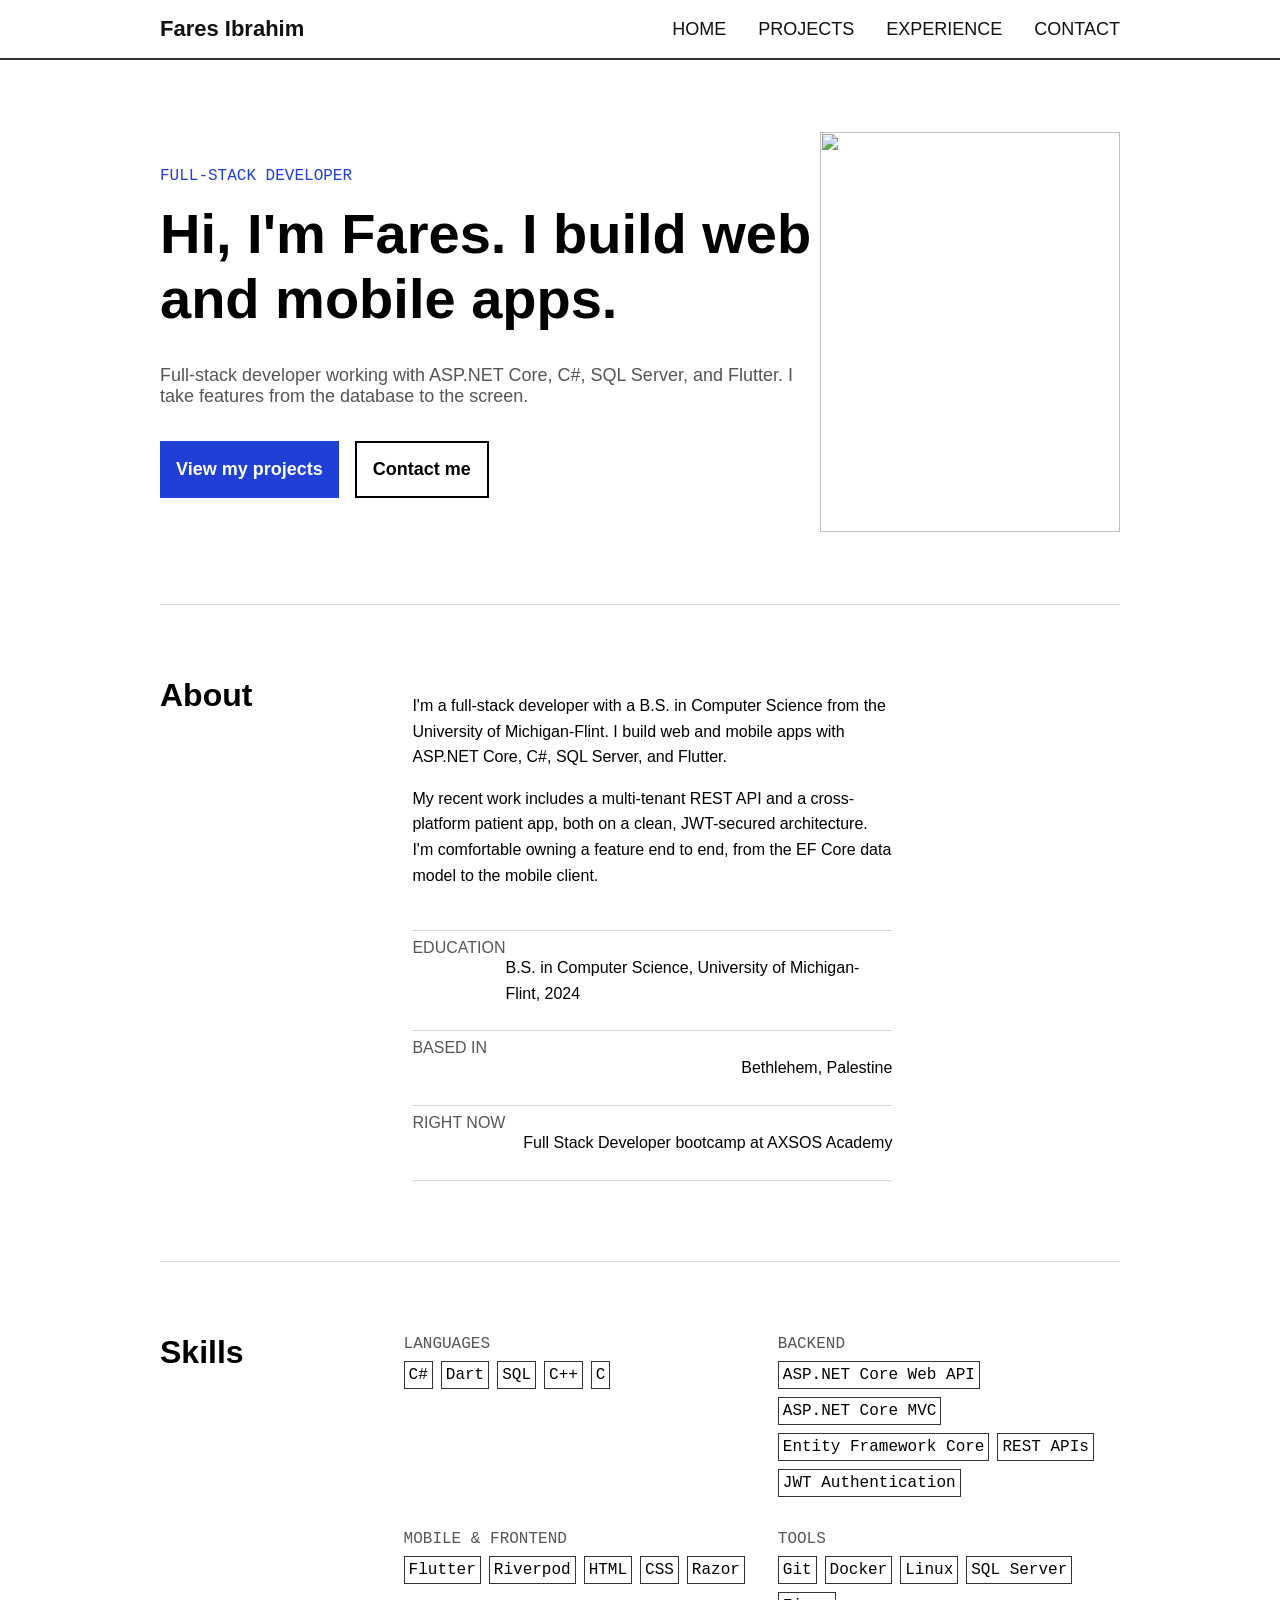
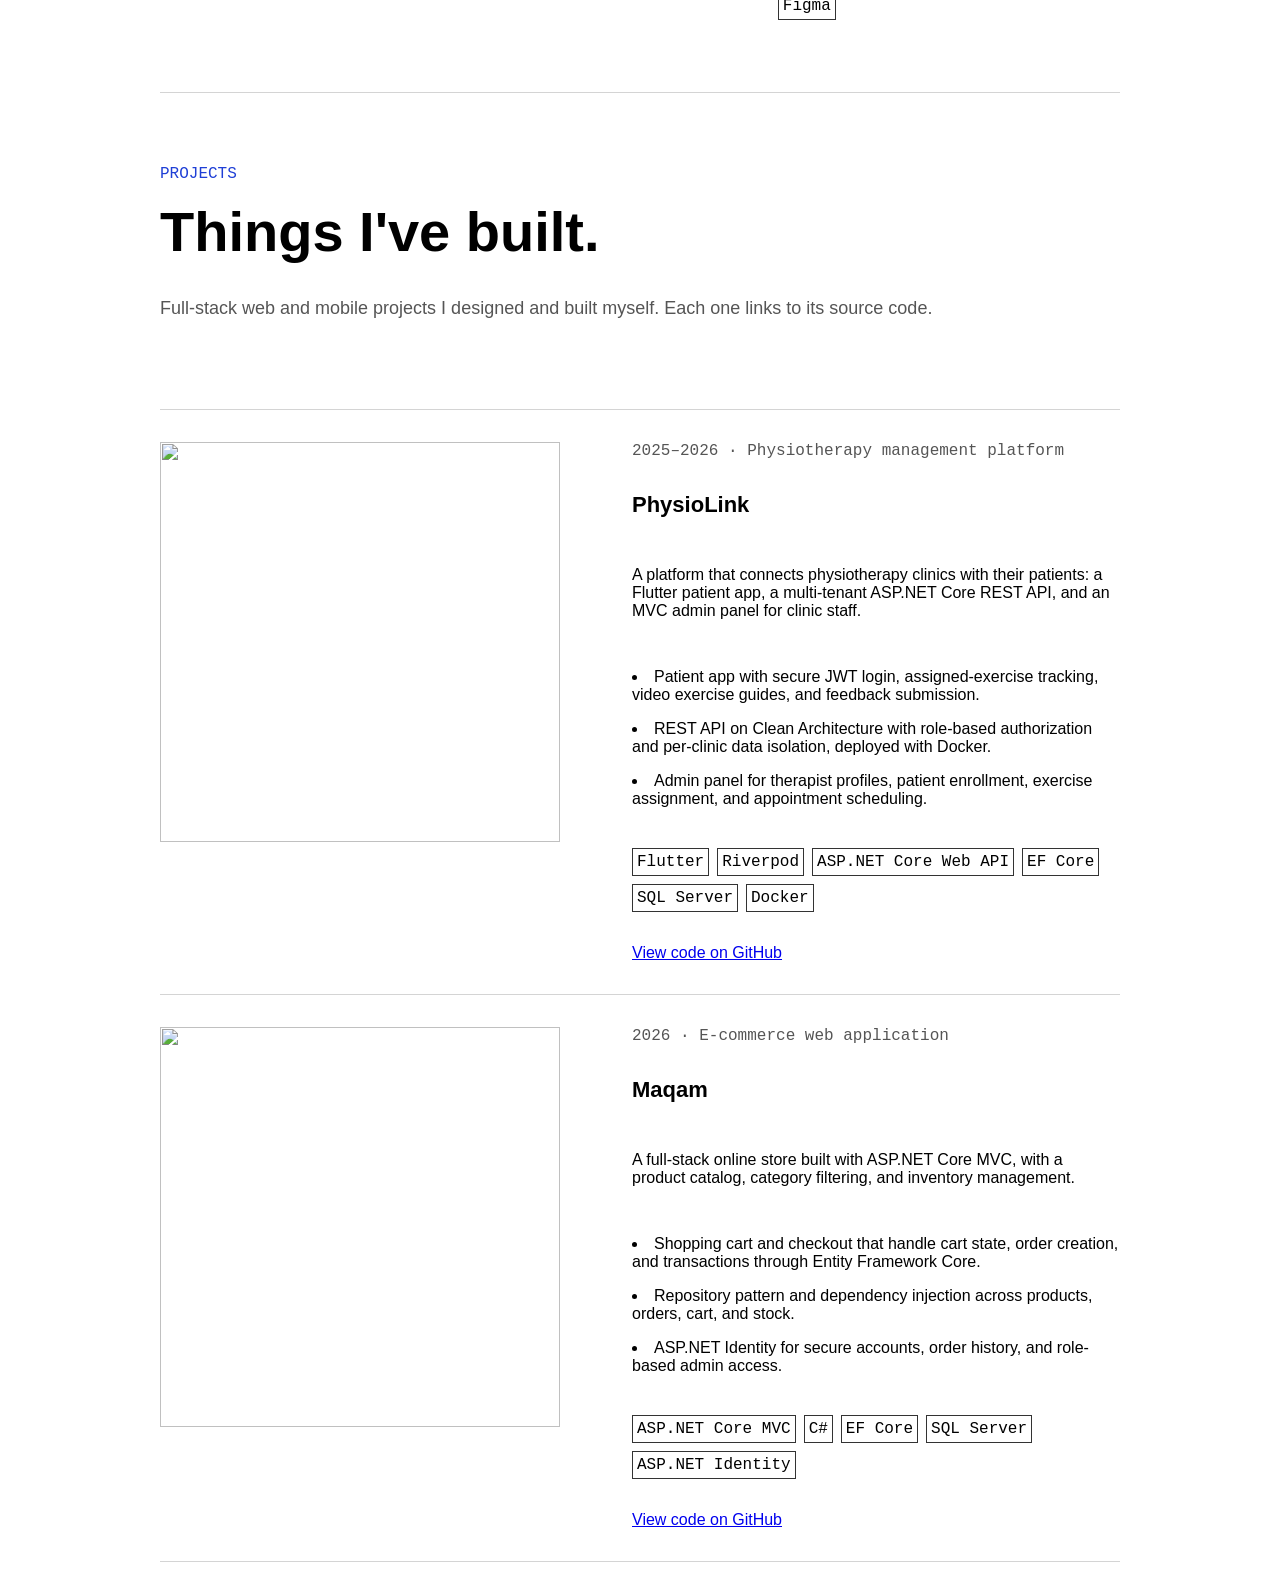
==== index.html @ 41c6be55 "changed html file name" ====
<!doctype html>
<html lang="en">
  <head>
    <meta charset="UTF-8" />
    <meta name="viewport" content="width=device-width, initial-scale=1.0" />
    <title>My Website</title>
    <link rel="stylesheet" href="css/tokens.css" />
    <link rel="stylesheet" href="css/base.css" />
    <link rel="stylesheet" href="css/components.css" />
  </head>

  <!-- Navigation Bar -->
  <header>
    <div class="nav-bar">
      <a
        href="#"
        style="
          font-size: var(--text-xl);
          color: var(--ink);
          text-decoration: none;
        "
        ><strong>Fares Ibrahim</strong></a
      >
      <nav>
        <ul class="nav-items">
          <li><a href="#">HOME</a></li>
          <li><a href="#">PROJECTS</a></li>
          <li><a href="#">EXPERIENCE</a></li>
          <li><a href="#">CONTACT</a></li>
        </ul>
      </nav>
    </div>
    <hr class="nav-divider" />
  </header>

  <!-- Home Page -->
  <body>
    <div class="home">
      <div class="home-text">
        <label style="color: var(--accent); font-family: var(--font-mono)"
          >FULL-STACK DEVELOPER</label
        >
        <h1 style="font-size: var(--text-4xl); font-weight: 700">
          Hi, I'm Fares. I build web and mobile apps.
        </h1>
        <p style="color: var(--muted); font-size: var(--text-base)">
          Full-stack developer working with ASP.NET Core, C#, SQL Server, and
          Flutter. I take features from the database to the screen.
        </p>
        <div class="home-nav">
          <button id="view-my-projects-btn">
            <strong>View my projects</strong>
          </button>
          <button id="contact-me-btn"><strong>Contact me</strong></button>
        </div>
      </div>
      <img
        src="C:\Users\Lenovo\OneDrive\Desktop\Axsos\personal-portfolio\assets\profile-photo.png"
      />
    </div>
    <hr />
    <!-- About  -->
    <div class="about">
      <h1>About</h1>
      <div class="about-text">
        <p>
          I'm a full-stack developer with a B.S. in Computer Science from the
          University of Michigan-Flint. I build web and mobile apps with ASP.NET
          Core, C#, SQL Server, and Flutter.
        </p>
        <p>
          My recent work includes a multi-tenant REST API and a cross-platform
          patient app, both on a clean, JWT-secured architecture. I'm
          comfortable owning a feature end to end, from the EF Core data model
          to the mobile client.
        </p>
        <br />
        <hr />
        <div class="about-text-education">
          <label style="color: var(--muted)">EDUCATION</label>
          <p>B.S. in Computer Science, University of Michigan-Flint, 2024</p>
        </div>
        <hr />
        <div class="about-text-based-in">
          <label style="color: var(--muted)">BASED IN</label>
          <p>Bethlehem, Palestine</p>
        </div>
        <hr />
        <div class="about-text-right-now">
          <label style="color: var(--muted)">RIGHT NOW</label>
          <p>Full Stack Developer bootcamp at AXSOS Academy</p>
        </div>
        <hr />
      </div>
    </div>
    <hr />

    <!-- Skills -->
    <div class="skills">
      <h1>Skills</h1>
      <div class="skills-grid">
        <div>
          <label>LANGUAGES</label>

          <ul class="skill-items">
            <li>C#</li>
            <li>Dart</li>
            <li>SQL</li>
            <li>C++</li>
            <li>C</li>
          </ul>
        </div>
        <div>
          <label>BACKEND</label>
          <ul class="skill-items">
            <li>ASP.NET Core Web API</li>
            <li>ASP.NET Core MVC</li>
            <li>Entity Framework Core</li>
            <li>REST APIs</li>
            <li>JWT Authentication</li>
          </ul>
        </div>
        <div>
          <label>MOBILE & FRONTEND</label>
          <ul class="skill-items">
            <li>Flutter</li>
            <li>Riverpod</li>
            <li>HTML</li>
            <li>CSS</li>
            <li>Razor</li>
          </ul>
        </div>
        <div>
          <label>TOOLS</label>
          <ul class="skill-items">
            <li>Git</li>
            <li>Docker</li>
            <li>Linux</li>
            <li>SQL Server</li>
            <li>Figma</li>
          </ul>
        </div>
      </div>
    </div>
    <hr />

    <!-- Projects -->
    <div class="projects-title">
      <div class="project-title-text">
        <label style="color: var(--accent); font-family: var(--font-mono)"
          >PROJECTS</label
        >
        <h1 style="font-size: var(--text-4xl); font-weight: 700">
          Things I've built.
        </h1>
        <p style="color: var(--muted); font-size: var(--text-base)">
          Full-stack web and mobile projects I designed and built myself. Each
          one links to its source code.
        </p>
      </div>
    </div>
    <hr />
    <div class="project">
      <img
        src="C:\Users\Lenovo\OneDrive\Desktop\Axsos\personal-portfolio\assets\physiolink-logo.png"
      />
      <div class="project-description">
        <label style="font-family: var(--font-mono); color: var(--muted)"
          >2025–2026 · Physiotherapy management platform</label
        >
        <h3 style="margin: 0"><strong>PhysioLink</strong></h3>
        <p>
          A platform that connects physiotherapy clinics with their patients: a
          Flutter patient app, a multi-tenant ASP.NET Core REST API, and an MVC
          admin panel for clinic staff.
        </p>
        <ul class="project-points">
          <li>
            Patient app with secure JWT login, assigned-exercise tracking, video
            exercise guides, and feedback submission.
          </li>
          <li>
            REST API on Clean Architecture with role-based authorization and
            per-clinic data isolation, deployed with Docker.
          </li>
          <li>
            Admin panel for therapist profiles, patient enrollment, exercise
            assignment, and appointment scheduling.
          </li>
        </ul>
        <ul class="project-items">
          <li>Flutter</li>
          <li>Riverpod</li>
          <li>ASP.NET Core Web API</li>
          <li>EF Core</li>
          <li>SQL Server</li>
          <li>Docker</li>
        </ul>
        <a href="#">View code on GitHub</a>
      </div>
    </div>
    <hr />
    <div class="project">
      <img
        src="C:\Users\Lenovo\OneDrive\Desktop\Axsos\personal-portfolio\assets\maqam-logo.svg"
      />
      <div class="project-description">
        <label style="font-family: var(--font-mono); color: var(--muted)"
          >2026 · E-commerce web application</label
        >
        <h3 style="margin: 0"><strong>Maqam</strong></h3>
        <p>
          A full-stack online store built with ASP.NET Core MVC, with a product
          catalog, category filtering, and inventory management.
        </p>
        <ul class="project-points">
          <li>
            Shopping cart and checkout that handle cart state, order creation,
            and transactions through Entity Framework Core.
          </li>
          <li>
            Repository pattern and dependency injection across products, orders,
            cart, and stock.
          </li>
          <li>
            ASP.NET Identity for secure accounts, order history, and role-based
            admin access.
          </li>
        </ul>
        <ul class="project-items">
          <li>ASP.NET Core MVC</li>
          <li>C#</li>
          <li>EF Core</li>
          <li>SQL Server</li>
          <li>ASP.NET Identity</li>
        </ul>
        <a href="#">View code on GitHub</a>
      </div>
    </div>
    <hr />
  </body>
</html>
---- css/tokens.css ----
:root {
  /* colors */
  --ink: #111111;
  --muted: #555555;
  --line: #d4d4d4;
  --surface: #f2f2f2;
  --white: #ffffff;
  --accent: #1f3fd6;

  /* fonts */
  --font-body: "Archivo", "Helvetica Neue", sans-serif;
  --font-mono: "IBM Plex Mono", monospace;

  /* fonts sizes */
  --text-sm: 14px; /* labels, tags, nav links */
  --text-md: 16px; /* footer text */
  --text-base: 18px; /* body text */
  --text-lg: 20px; /* intro paragraphs, logo */
  --text-xl: 22px; /* h3, card titles */
  --text-2xl: 32px; /* h2, section titles */
  --text-3xl: 40px; /* large headings on small pages */
  --text-4xl: 56px; /* h1 */

  /* spacing */
  --space-0: 4px;
  --space-1: 8px;
  --space-2: 16px;
  --space-3: 24px;
  --space-4: 32px;
  --space-5: 64px;
  --space-6: 72px;

  /* layout */
  --container: 1040px;
}
---- css/base.css ----
body {
  margin-right: 160px;
  margin-left: 160px;
  font-family: var(--font-body);
}

.nav-divider {
  border: none;
  height: 2px;
  color: #333;
  background-color: #333;
  margin-left: -160px;
  margin-right: -160px;
}

h1 {
  margin: 0;
}

.nav-bar {
  display: flex;
  justify-content: space-between;
  padding-top: var(--space-1);
  padding-bottom: var(--space-1);
  align-items: center;
}

.nav-items {
  display: flex;
  justify-content: space-evenly;
  gap: var(--space-4);
  font-size: var(--text-base);
  list-style: none;
  padding: 0;
  margin: 0;
}

.nav-items a {
  text-decoration: none;
  color: var(--ink);
}

/* Home Page */
.home,
.projects-title {
  margin-top: var(--space-6);
  display: flex;
  justify-content: space-between;
  align-items: center;
  margin-bottom: var(--space-6);
}

.home-text,
.project-title-text {
  display: flex;
  flex-direction: column;
  gap: var(--space-2);
}

.home-nav {
  display: flex;
  justify-content: flex-start;
  gap: var(--space-2);
}

#view-my-projects-btn {
  padding: var(--space-2);
  color: var(--white);
  background-color: var(--accent);
  border: none;
  font-size: var(--text-base);
}

#contact-me-btn {
  border: 2px solid black;
  padding: var(--space-2);
  background-color: white;
  font-size: var(--text-base);
}

.home img {
  height: 400px;
  width: 300px;
}

/* About */
.about {
  margin-top: var(--space-6);
  margin-bottom: var(--space-6);
  display: flex;
  justify-content: flex-start;
  gap: 160px;
}

.about p {
  line-height: 1.6;
}

.about-text {
  width: 50%;
}

.about-text-education,
.about-text-based-in,
.about-text-right-now {
  display: flex;
  justify-content: space-between;
}

hr {
  border: none;
  height: 1px;
  color: var(--line);
  background-color: var(--line);
}

/* Skills */
.skills {
  margin-top: var(--space-6);
  display: flex;
  justify-content: flex-start;
  gap: 160px;
  margin-bottom: var(--space-6);
}

.skills-grid {
  display: grid;
  grid-template-columns: 1fr 1fr;
  gap: var(--space-4);
  width: 100%;
}

.skills-grid label {
  font-family: var(--font-mono);
  color: var(--muted);
}

/* Tag lists (skills + project tech) */
.skill-items,
.project-items {
  display: flex;
  justify-content: flex-start;
  flex-wrap: wrap;
  gap: var(--space-1);
  list-style: none;
  padding: 0;
  margin: 0;
  padding-top: var(--space-1);
  max-width: 100%;
}

.skill-items li,
.project-items li {
  border: 1.5px solid #333;
  padding: 4px;
  font-family: var(--font-mono);
  white-space: nowrap;
}

/* Projects */
.project {
  margin-top: var(--space-4);
  display: flex;
  justify-content: flex-start;
  gap: var(--space-6);
  margin-bottom: var(--space-4);
}

.project img {
  width: 400px;
  height: 400px;
}

.project-description {
  display: flex;
  flex-direction: column;
  gap: var(--space-4);
}

.project-description h3 {
  font-size: var(--text-xl);
}

/* Bullet list inside a project description */
.project-points {
  list-style: disc inside;
  padding: 0;
  margin: 0;
  display: flex;
  flex-direction: column;
  gap: var(--space-2);
}
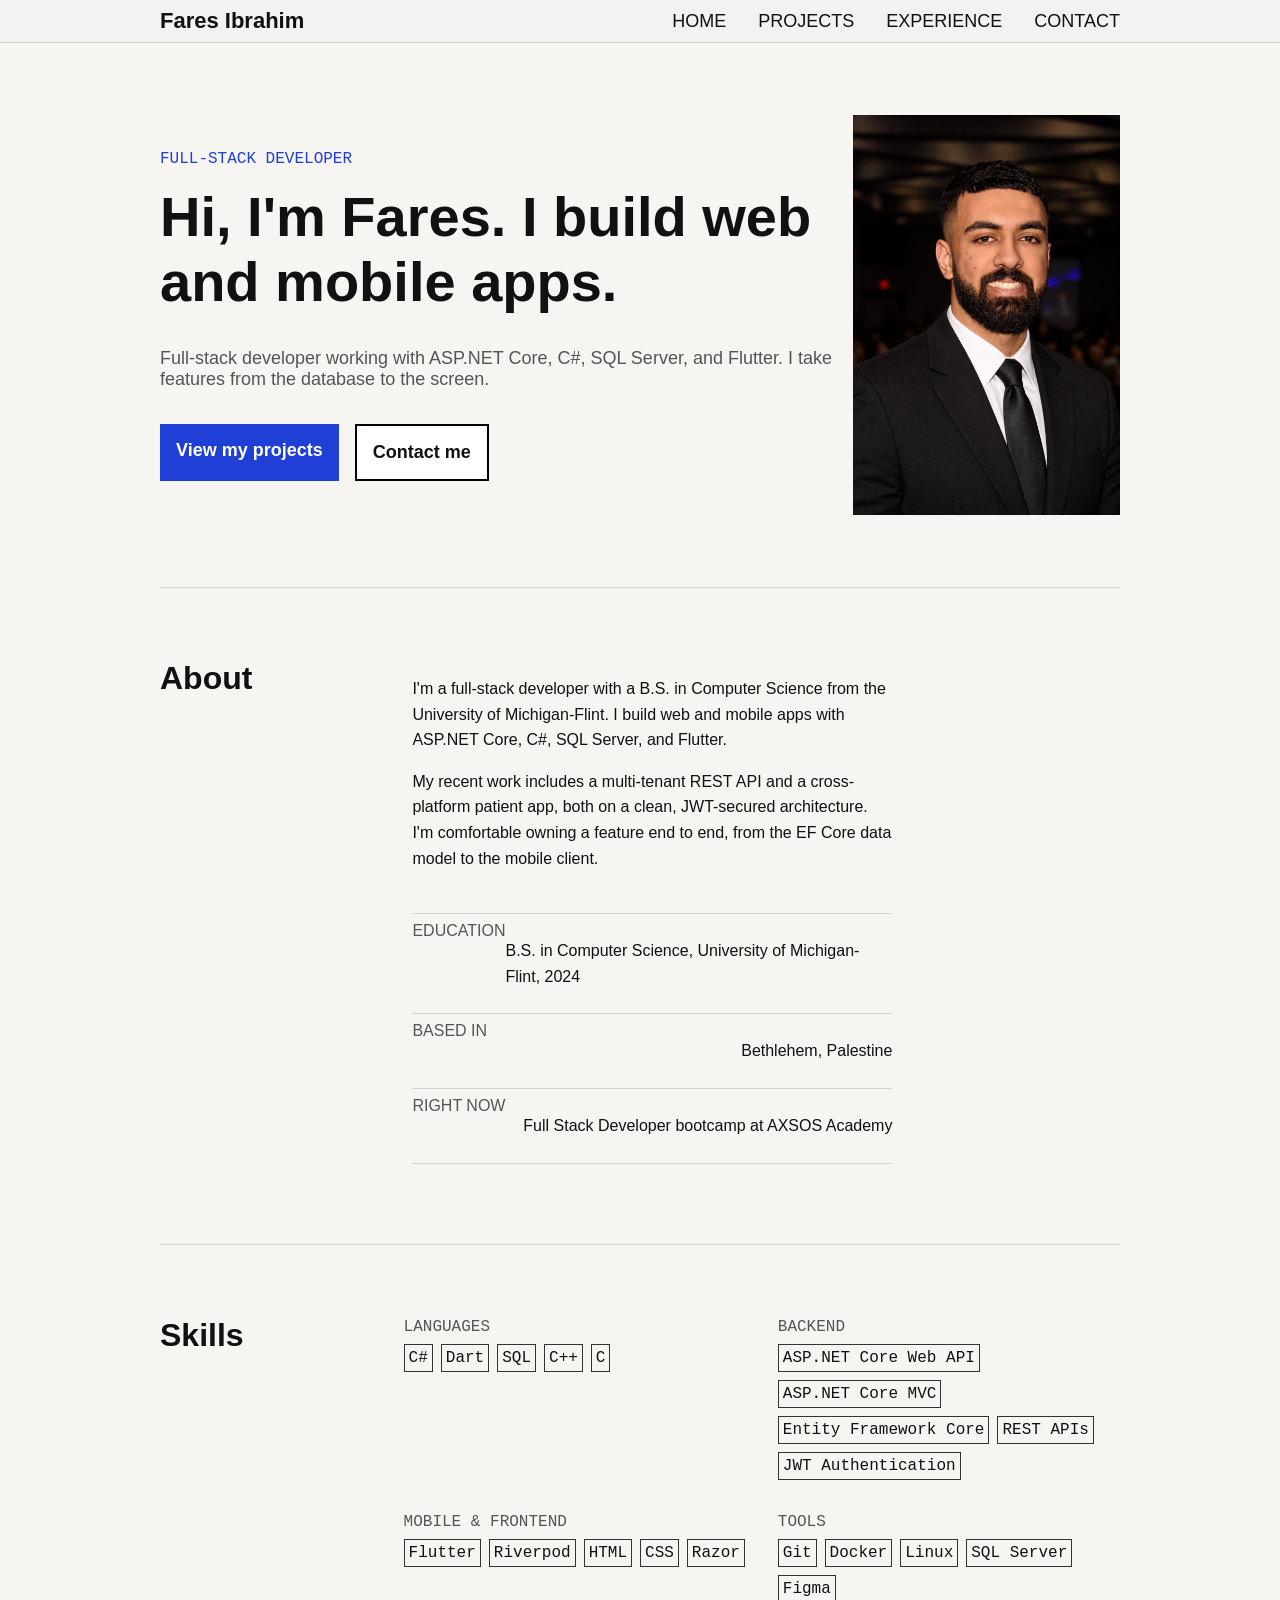
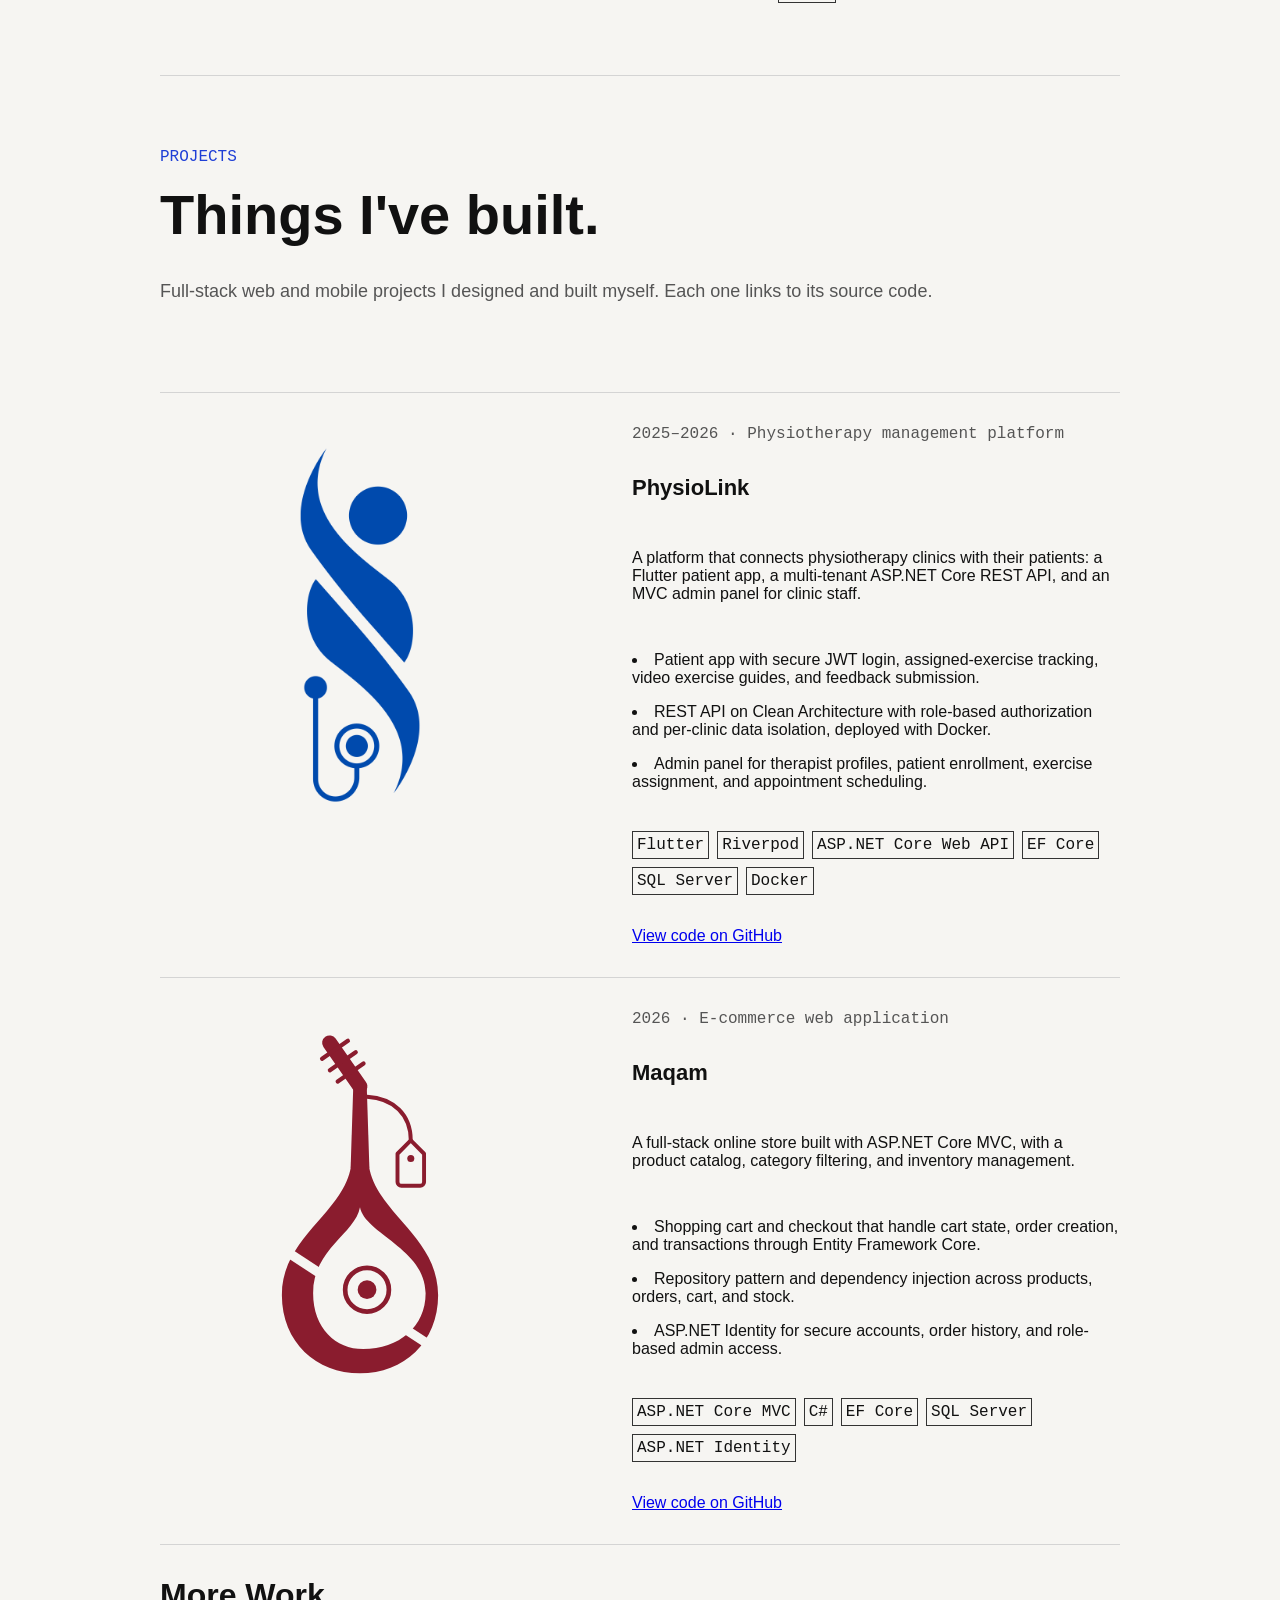
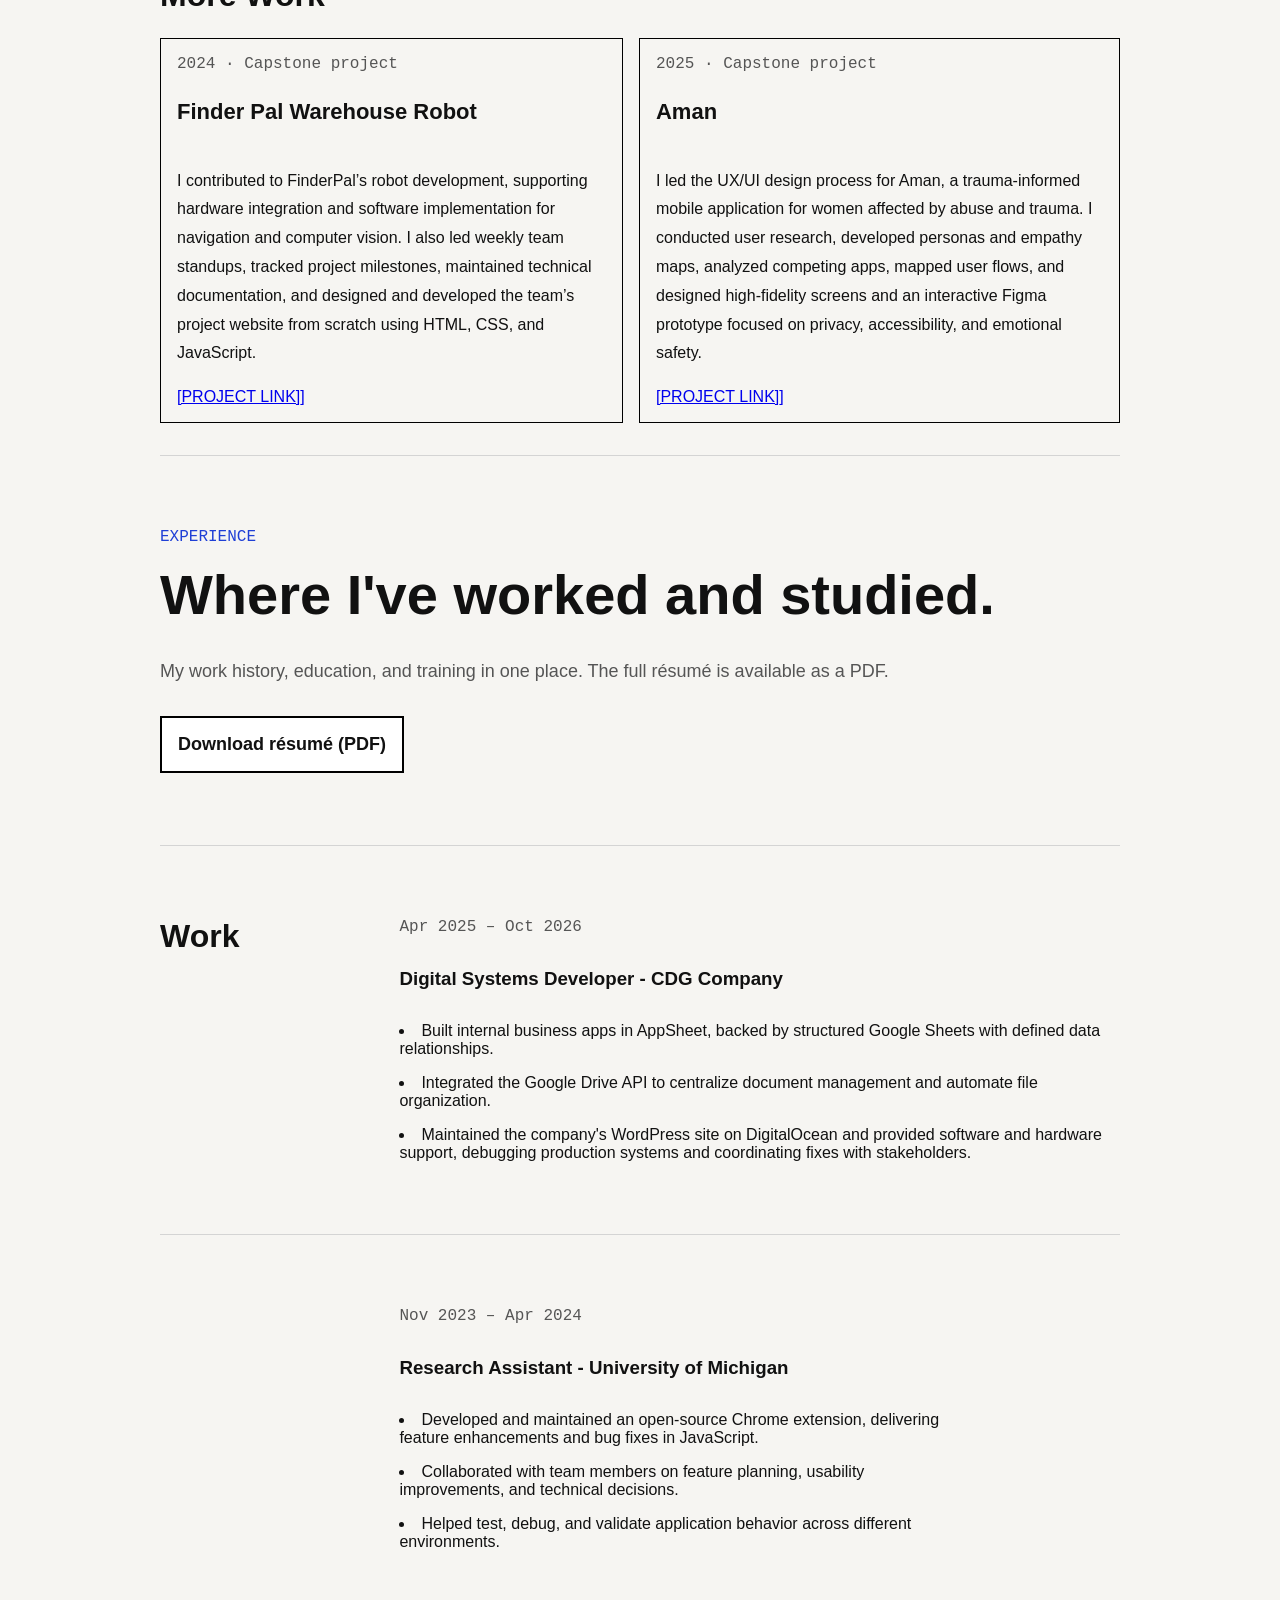
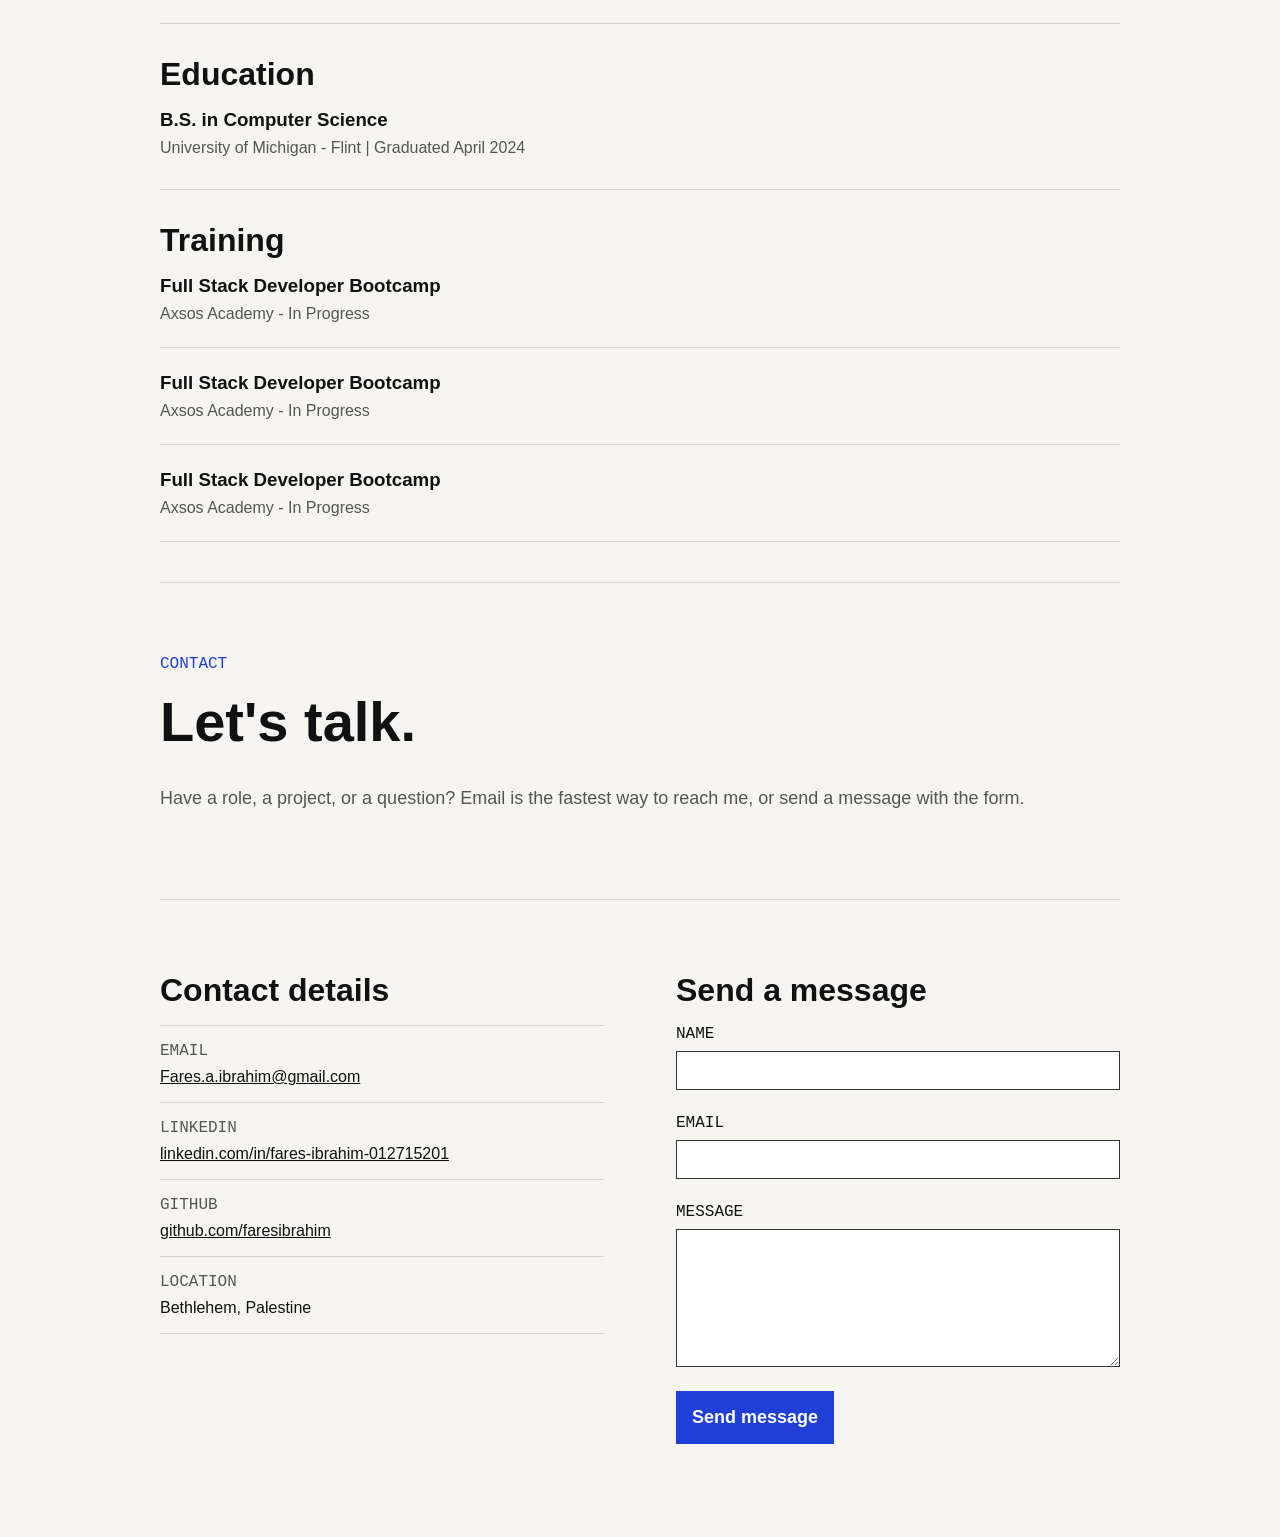
==== commit bcc92293: "added colors and contact us page" ====
--- a/index.html
+++ b/index.html
@@ -8,33 +8,33 @@
     <link rel="stylesheet" href="css/base.css" />
     <link rel="stylesheet" href="css/components.css" />
   </head>
-
-  <!-- Navigation Bar -->
-  <header>
-    <div class="nav-bar">
-      <a
-        href="#"
-        style="
-          font-size: var(--text-xl);
-          color: var(--ink);
-          text-decoration: none;
-        "
-        ><strong>Fares Ibrahim</strong></a
-      >
-      <nav>
-        <ul class="nav-items">
-          <li><a href="#">HOME</a></li>
-          <li><a href="#">PROJECTS</a></li>
-          <li><a href="#">EXPERIENCE</a></li>
-          <li><a href="#">CONTACT</a></li>
-        </ul>
-      </nav>
-    </div>
-    <hr class="nav-divider" />
-  </header>
-
-  <!-- Home Page -->
-  <body>
+  <main>
+    <!-- Navigation Bar -->
+    <header>
+      <div class="nav-bar">
+        <a
+          href="#"
+          style="
+            font-size: var(--text-xl);
+            color: var(--ink);
+            text-decoration: none;
+          "
+          ><strong>Fares Ibrahim</strong></a
+        >
+        <nav>
+          <ul class="nav-items">
+            <li><a href="#">HOME</a></li>
+            <li><a href="#projects">PROJECTS</a></li>
+            <li><a href="#experience">EXPERIENCE</a></li>
+            <li><a href="#contact">CONTACT</a></li>
+          </ul>
+        </nav>
+      </div>
+      
+    </header>
+
+    <!-- Home Page -->
+    <main class="page">
     <div class="home">
       <div class="home-text">
         <label style="color: var(--accent); font-family: var(--font-mono)"
@@ -48,15 +48,13 @@
           Flutter. I take features from the database to the screen.
         </p>
         <div class="home-nav">
-          <button id="view-my-projects-btn">
-            <strong>View my projects</strong>
-          </button>
-          <button id="contact-me-btn"><strong>Contact me</strong></button>
-        </div>
-      </div>
-      <img
-        src="C:\Users\Lenovo\OneDrive\Desktop\Axsos\personal-portfolio\assets\profile-photo.png"
-      />
+          <a id="view-my-projects-btn" href="#projects"
+            ><strong>View my projects</strong></a
+          >
+          <a id="contact-me-btn" href="#contact"><strong>Contact me</strong></a>
+        </div>
+      </div>
+      <img src="assets/profile-photo.png" />
     </div>
     <hr />
     <!-- About  -->
@@ -145,7 +143,7 @@
     <hr />
 
     <!-- Projects -->
-    <div class="projects-title">
+    <div class="projects-title" id="projects">
       <div class="project-title-text">
         <label style="color: var(--accent); font-family: var(--font-mono)"
           >PROJECTS</label
@@ -161,9 +159,7 @@
     </div>
     <hr />
     <div class="project">
-      <img
-        src="C:\Users\Lenovo\OneDrive\Desktop\Axsos\personal-portfolio\assets\physiolink-logo.png"
-      />
+      <img src="assets/physiolink-logo.png" />
       <div class="project-description">
         <label style="font-family: var(--font-mono); color: var(--muted)"
           >2025–2026 · Physiotherapy management platform</label
@@ -196,14 +192,14 @@
           <li>SQL Server</li>
           <li>Docker</li>
         </ul>
-        <a href="#">View code on GitHub</a>
+        <a href="https://github.com/faresibrahim/physiolink"
+          >View code on GitHub</a
+        >
       </div>
     </div>
     <hr />
     <div class="project">
-      <img
-        src="C:\Users\Lenovo\OneDrive\Desktop\Axsos\personal-portfolio\assets\maqam-logo.svg"
-      />
+      <img src="assets/maqam-logo.svg" />
       <div class="project-description">
         <label style="font-family: var(--font-mono); color: var(--muted)"
           >2026 · E-commerce web application</label
@@ -234,9 +230,236 @@
           <li>SQL Server</li>
           <li>ASP.NET Identity</li>
         </ul>
-        <a href="#">View code on GitHub</a>
-      </div>
-    </div>
-    <hr />
+        <a href="https://github.com/faresibrahim/maqam-ecommerce-website"
+          >View code on GitHub</a
+        >
+      </div>
+    </div>
+    <hr />
+    <div class="more-work-section">
+      <h1>More Work</h1>
+      <div class="more-work-projects">
+        <div class="more-work-project-card">
+          <label style="font-family: var(--font-mono); color: var(--muted)"
+            >2024 · Capstone project</label
+          >
+          <h3>Finder Pal Warehouse Robot</h3>
+          <p>
+            I contributed to FinderPal’s robot development, supporting hardware
+            integration and software implementation for navigation and computer
+            vision. I also led weekly team standups, tracked project milestones,
+            maintained technical documentation, and designed and developed the
+            team’s project website from scratch using HTML, CSS, and JavaScript.
+          </p>
+          <a href="#">[PROJECT LINK]]</a>
+        </div>
+
+        <div class="more-work-project-card">
+          <label style="font-family: var(--font-mono); color: var(--muted)"
+            >2025 · Capstone project</label
+          >
+          <h3>Aman</h3>
+          <p>
+            I led the UX/UI design process for Aman, a trauma-informed mobile
+            application for women affected by abuse and trauma. I conducted user
+            research, developed personas and empathy maps, analyzed competing
+            apps, mapped user flows, and designed high-fidelity screens and an
+            interactive Figma prototype focused on privacy, accessibility, and
+            emotional safety.
+          </p>
+          <a href="https://www.behance.net/gallery/236078101/Aman-Mobile-App"
+            >[PROJECT LINK]]</a
+          >
+        </div>
+      </div>
+    </div>
+    <hr />
+
+    <!-- Experience -->
+    <div class="experience-title" id="experience">
+      <div class="experience-title-text">
+        <label style="color: var(--accent); font-family: var(--font-mono)"
+          >EXPERIENCE
+        </label>
+        <h1 style="font-size: var(--text-4xl); font-weight: 700">
+          Where I've worked and studied.
+        </h1>
+        <p style="color: var(--muted); font-size: var(--text-base)">
+          My work history, education, and training in one place. The full résumé
+          is available as a PDF.
+        </p>
+        <a
+          id="download-resume-btn"
+          href="assets/FaresIbrahimResume2026.pdf"
+          download
+          ><strong>Download résumé (PDF)</strong></a
+        >
+      </div>
+    </div>
+    <hr />
+    <div class="experience">
+      <h1>Work</h1>
+      <div class="experience-description">
+        <label style="font-family: var(--font-mono); color: var(--muted)"
+          >Apr 2025 – Oct 2026</label
+        >
+        <h3 style="margin: 0">
+          <strong>Digital Systems Developer - CDG Company</strong>
+        </h3>
+
+        <ul class="project-points">
+          <li>
+            Built internal business apps in AppSheet, backed by structured
+            Google Sheets with defined data relationships.
+          </li>
+          <li>
+            Integrated the Google Drive API to centralize document management
+            and automate file organization.
+          </li>
+          <li>
+            Maintained the company's WordPress site on DigitalOcean and provided
+            software and hardware support, debugging production systems and
+            coordinating fixes with stakeholders.
+          </li>
+        </ul>
+      </div>
+    </div>
+    <hr />
+    <div class="experience">
+      <h1 style="visibility: hidden">Work</h1>
+      <div class="experience-description">
+        <label style="font-family: var(--font-mono); color: var(--muted)"
+          >Nov 2023 – Apr 2024</label
+        >
+        <h3 style="margin: 0">
+          <strong>Research Assistant - University of Michigan</strong>
+        </h3>
+
+        <ul class="project-points">
+          <li>
+            Developed and maintained an open-source Chrome extension, delivering
+            feature enhancements and bug fixes in JavaScript.
+          </li>
+          <li>
+            Collaborated with team members on feature planning, usability
+            improvements, and technical decisions.
+          </li>
+          <li>
+            Helped test, debug, and validate application behavior across
+            different environments.
+          </li>
+        </ul>
+      </div>
+      <hr />
+    </div>
+    <hr />
+    <div class="education">
+      <h1>Education</h1>
+      <div class="education-description">
+        <h3 style="margin: 0">
+          <strong>B.S. in Computer Science</strong>
+        </h3>
+        <label id="organization"
+          >University of Michigan - Flint | Graduated April 2024</label
+        >
+      </div>
+    </div>
+    <hr />
+    <div class="training">
+      <h1>Training</h1>
+      <div class="training-description">
+        <h3 style="margin: 0">
+          <strong>Full Stack Developer Bootcamp</strong>
+        </h3>
+        <label id="organization">Axsos Academy - In Progress</label>
+      </div>
+      <hr />
+      <div class="training-description">
+        <h3 style="margin: 0">
+          <strong>Full Stack Developer Bootcamp</strong>
+        </h3>
+        <label id="organization">Axsos Academy - In Progress</label>
+      </div>
+      <hr />
+      <div class="training-description">
+        <h3 style="margin: 0">
+          <strong>Full Stack Developer Bootcamp</strong>
+        </h3>
+        <label id="organization">Axsos Academy - In Progress</label>
+      </div>
+      <hr />
+    </div>
+
+    <hr />
+
+    <!-- Contact -->
+    <div class="contact-title" id="contact">
+      <div class="contact-title-text">
+        <label style="color: var(--accent); font-family: var(--font-mono)"
+          >CONTACT</label
+        >
+        <h1 style="font-size: var(--text-4xl); font-weight: 700">
+          Let's talk.
+        </h1>
+        <p style="color: var(--muted); font-size: var(--text-base)">
+          Have a role, a project, or a question? Email is the fastest way to
+          reach me, or send a message with the form.
+        </p>
+      </div>
+    </div>
+    <hr />
+    <div class="contact">
+      <div class="contact-details">
+        <h1>Contact details</h1>
+        <hr />
+        <div class="contact-detail">
+          <label style="font-family: var(--font-mono); color: var(--muted)"
+            >EMAIL</label
+          >
+          <a href="mailto:Fares.a.ibrahim@gmail.com"
+            >Fares.a.ibrahim@gmail.com</a
+          >
+        </div>
+        <hr />
+        <div class="contact-detail">
+          <label style="font-family: var(--font-mono); color: var(--muted)"
+            >LINKEDIN</label
+          >
+          <a href="https://linkedin.com/in/fares-ibrahim-012715201"
+            >linkedin.com/in/fares-ibrahim-012715201</a
+          >
+        </div>
+        <hr />
+        <div class="contact-detail">
+          <label style="font-family: var(--font-mono); color: var(--muted)"
+            >GITHUB</label
+          >
+          <a href="https://github.com/faresibrahim">github.com/faresibrahim</a>
+        </div>
+        <hr />
+        <div class="contact-detail">
+          <label style="font-family: var(--font-mono); color: var(--muted)"
+            >LOCATION</label
+          >
+          <p>Bethlehem, Palestine</p>
+        </div>
+        <hr />
+      </div>
+      <div class="contact-form">
+        <h1>Send a message</h1>
+        <form>
+          <label for="name">NAME</label>
+          <input type="text" id="name" name="name" />
+          <label for="email">EMAIL</label>
+          <input type="email" id="email" name="email" />
+          <label for="message">MESSAGE</label>
+          <textarea id="message" name="message"></textarea>
+          <button id="send-message-btn" type="submit">
+            <strong>Send message</strong>
+          </button>
+        </form>
+      </div>
+    </div>
+    </main>
   </body>
 </html>
--- a/css/tokens.css
+++ b/css/tokens.css
@@ -1,5 +1,7 @@
 :root {
   /* colors */
+  --bg: #f6f5f2; /* page background, warm off-white */
+  --surface: #ffffff; /* nav bar and cards */
   --ink: #111111;
   --muted: #555555;
   --line: #d4d4d4;
--- a/css/base.css
+++ b/css/base.css
@@ -1,16 +1,13 @@
 body {
+  margin: 0;
+  padding: 0;
+  font-family: var(--font-body);
+  color: var(--ink);
+  background-color: var(--bg);
+}
+.page {
   margin-right: 160px;
   margin-left: 160px;
-  font-family: var(--font-body);
-}
-
-.nav-divider {
-  border: none;
-  height: 2px;
-  color: #333;
-  background-color: #333;
-  margin-left: -160px;
-  margin-right: -160px;
 }
 
 h1 {
@@ -23,6 +20,10 @@
   padding-top: var(--space-1);
   padding-bottom: var(--space-1);
   align-items: center;
+  padding-right: 160px;
+  padding-left: 160px;
+  background-color: var(--surface);
+  border-bottom: 1px solid var(--line);
 }
 
 .nav-items {
@@ -42,7 +43,9 @@
 
 /* Home Page */
 .home,
-.projects-title {
+.projects-title,
+.experience-title,
+.contact-title {
   margin-top: var(--space-6);
   display: flex;
   justify-content: space-between;
@@ -51,7 +54,9 @@
 }
 
 .home-text,
-.project-title-text {
+.project-title-text,
+.experience-title-text,
+.contact-title-text {
   display: flex;
   flex-direction: column;
   gap: var(--space-2);
@@ -63,7 +68,8 @@
   gap: var(--space-2);
 }
 
-#view-my-projects-btn {
+#view-my-projects-btn,
+#send-message-btn {
   padding: var(--space-2);
   color: var(--white);
   background-color: var(--accent);
@@ -71,11 +77,13 @@
   font-size: var(--text-base);
 }
 
-#contact-me-btn {
+#contact-me-btn,
+#download-resume-btn {
   border: 2px solid black;
   padding: var(--space-2);
   background-color: white;
   font-size: var(--text-base);
+  width: fit-content;
 }
 
 .home img {
@@ -84,7 +92,8 @@
 }
 
 /* About */
-.about {
+.about,
+.experience {
   margin-top: var(--space-6);
   margin-bottom: var(--space-6);
   display: flex;
@@ -96,7 +105,8 @@
   line-height: 1.6;
 }
 
-.about-text {
+.about-text,
+.experience-text {
   width: 50%;
 }
 
@@ -112,6 +122,8 @@
   height: 1px;
   color: var(--line);
   background-color: var(--line);
+  margin-left: 0;
+  margin-right: 0;
 }
 
 /* Skills */
@@ -171,7 +183,8 @@
   height: 400px;
 }
 
-.project-description {
+.project-description,
+.experience-description {
   display: flex;
   flex-direction: column;
   gap: var(--space-4);
@@ -190,3 +203,137 @@
   flex-direction: column;
   gap: var(--space-2);
 }
+
+/* More Work */
+.more-work-section {
+  margin-top: var(--space-4);
+  display: flex;
+  flex-direction: column;
+  gap: var(--space-3);
+  margin-bottom: var(--space-4);
+}
+
+.more-work-projects {
+  display: flex;
+  justify-content: space-between;
+  gap: var(--space-2);
+}
+
+.more-work-project-card {
+  border: 1px solid black;
+  padding: var(--space-2);
+  display: flex;
+  flex-direction: column;
+  gap: var(--space-0);
+}
+
+.more-work-project-card h3 {
+  font-size: var(--text-xl);
+}
+
+.more-work-project-card p {
+  line-height: 1.8;
+}
+
+/* Education and Training */
+.education,
+.training {
+  display: flex;
+  flex-direction: column;
+  gap: var(--space-2);
+  margin-top: var(--space-4);
+  margin-bottom: var(--space-4);
+}
+
+.education-description,
+.training-description {
+  display: flex;
+  flex-direction: column;
+  gap: var(--space-1);
+}
+
+#organization {
+  padding: 0;
+  margin: 0;
+  color: var(--muted);
+}
+
+/* Contact */
+.contact {
+  margin-top: var(--space-6);
+  margin-bottom: var(--space-6);
+  display: flex;
+  justify-content: flex-start;
+  gap: var(--space-6);
+}
+
+.contact-details,
+.contact-form {
+  width: 50%;
+}
+
+.contact-details h1,
+.contact-form h1 {
+  margin-bottom: var(--space-2);
+}
+
+.contact-detail {
+  display: flex;
+  flex-direction: column;
+  gap: var(--space-1);
+  padding-top: var(--space-1);
+  padding-bottom: var(--space-1);
+}
+
+.contact-detail a {
+  color: var(--ink);
+}
+
+.contact-detail p {
+  margin: 0;
+}
+
+.contact-form form {
+  display: flex;
+  flex-direction: column;
+  gap: var(--space-1);
+}
+
+.contact-form label {
+  font-family: var(--font-mono);
+}
+
+.contact-form input,
+.contact-form textarea {
+  border: 1.5px solid #333;
+  padding: var(--space-1);
+  font-family: var(--font-body);
+  font-size: var(--text-base);
+  margin-bottom: var(--space-2);
+}
+
+.contact-form textarea {
+  height: 120px;
+  resize: vertical;
+}
+
+#send-message-btn {
+  width: fit-content;
+}
+
+#view-my-projects-btn,
+#contact-me-btn,
+#download-resume-btn,
+#send-message-btn {
+  text-decoration: none;
+  cursor: pointer;
+}
+
+#contact-me-btn,
+#download-resume-btn {
+  color: var(--ink);
+}
+
+html {
+  scroll-behavior: smooth;
+}
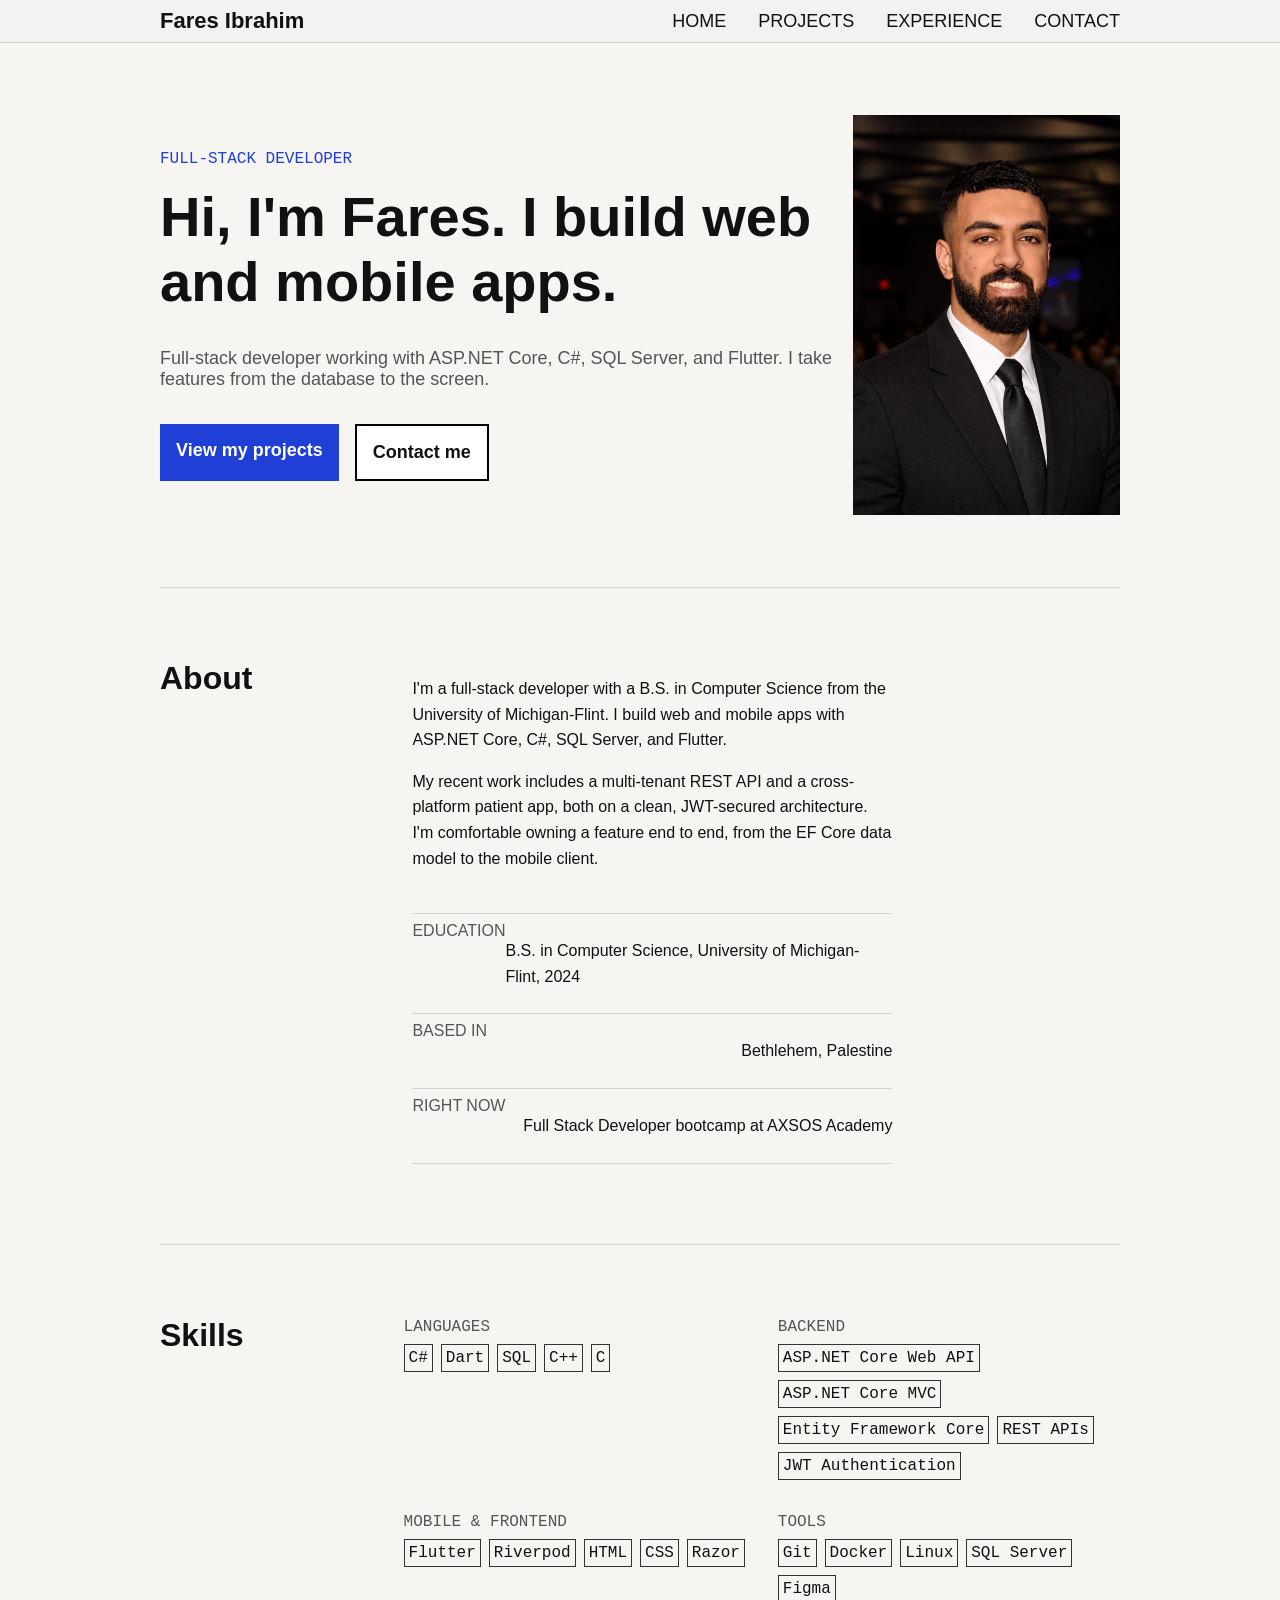
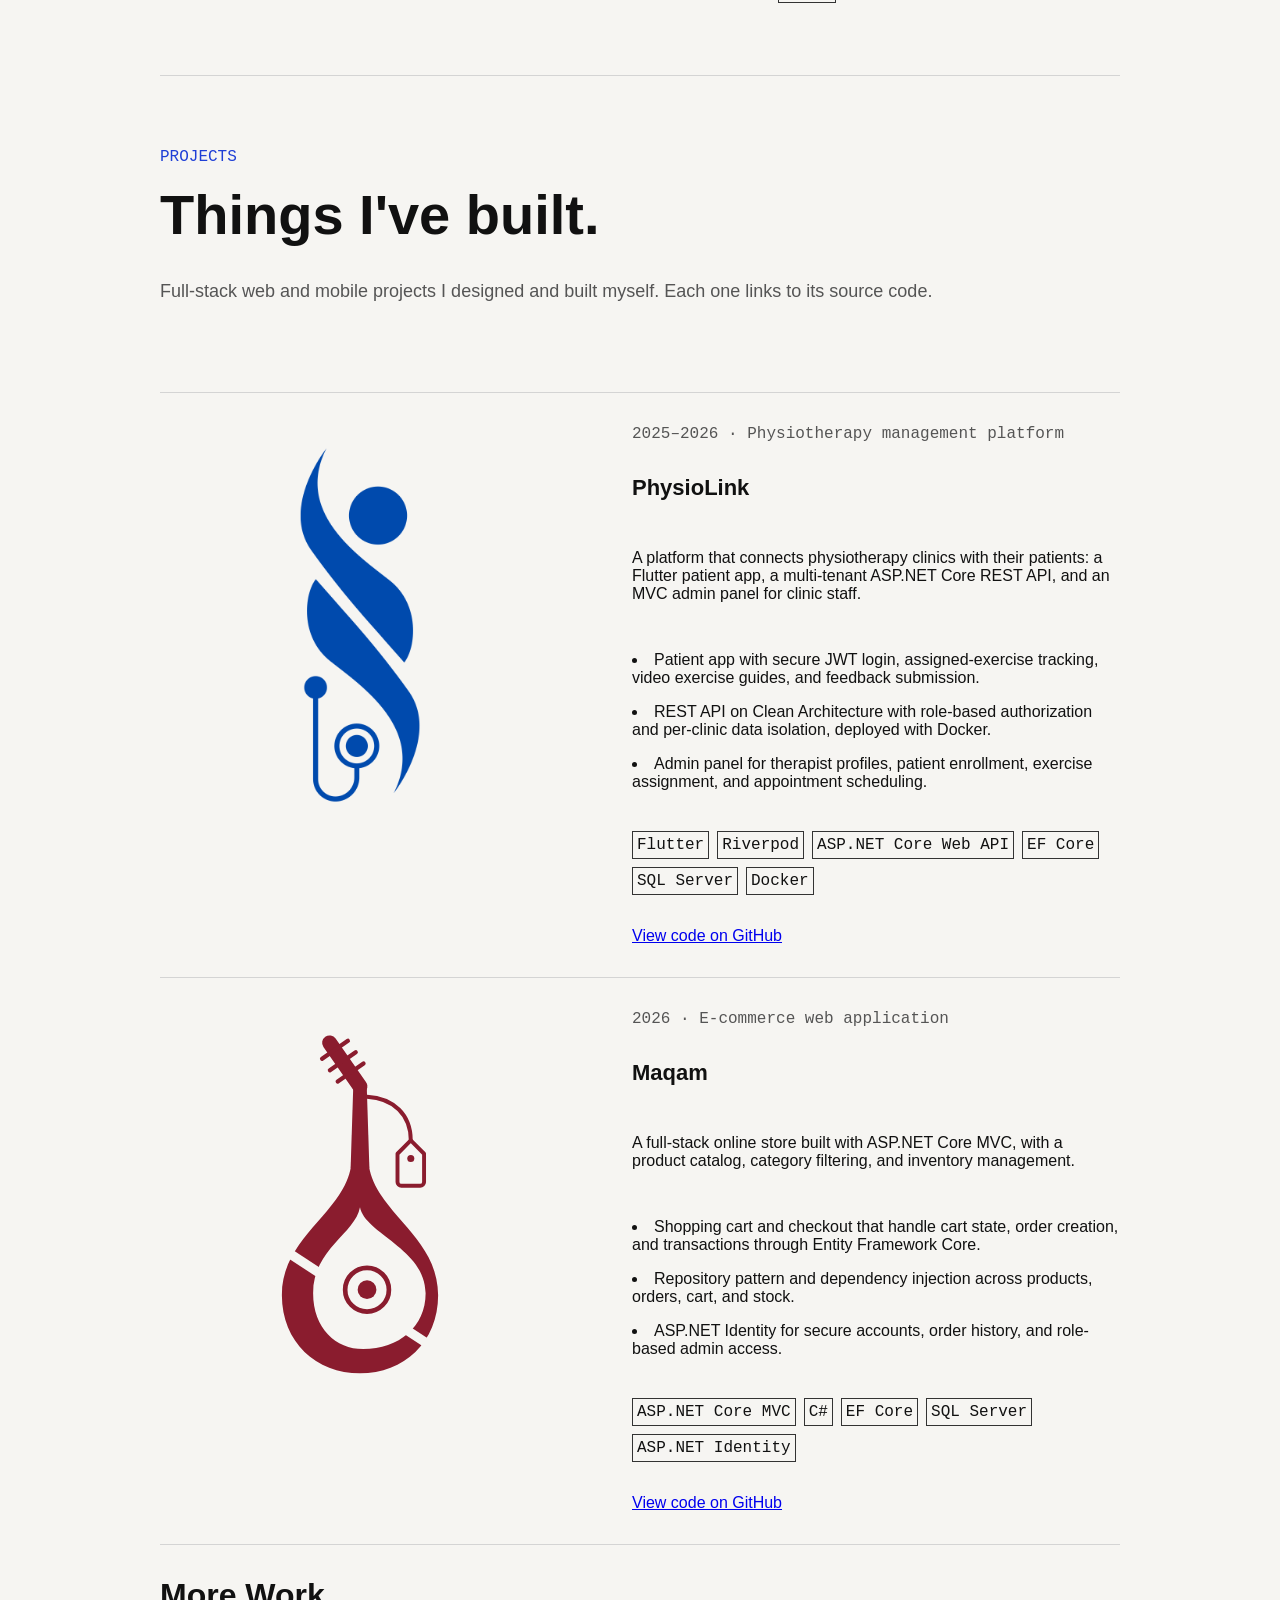
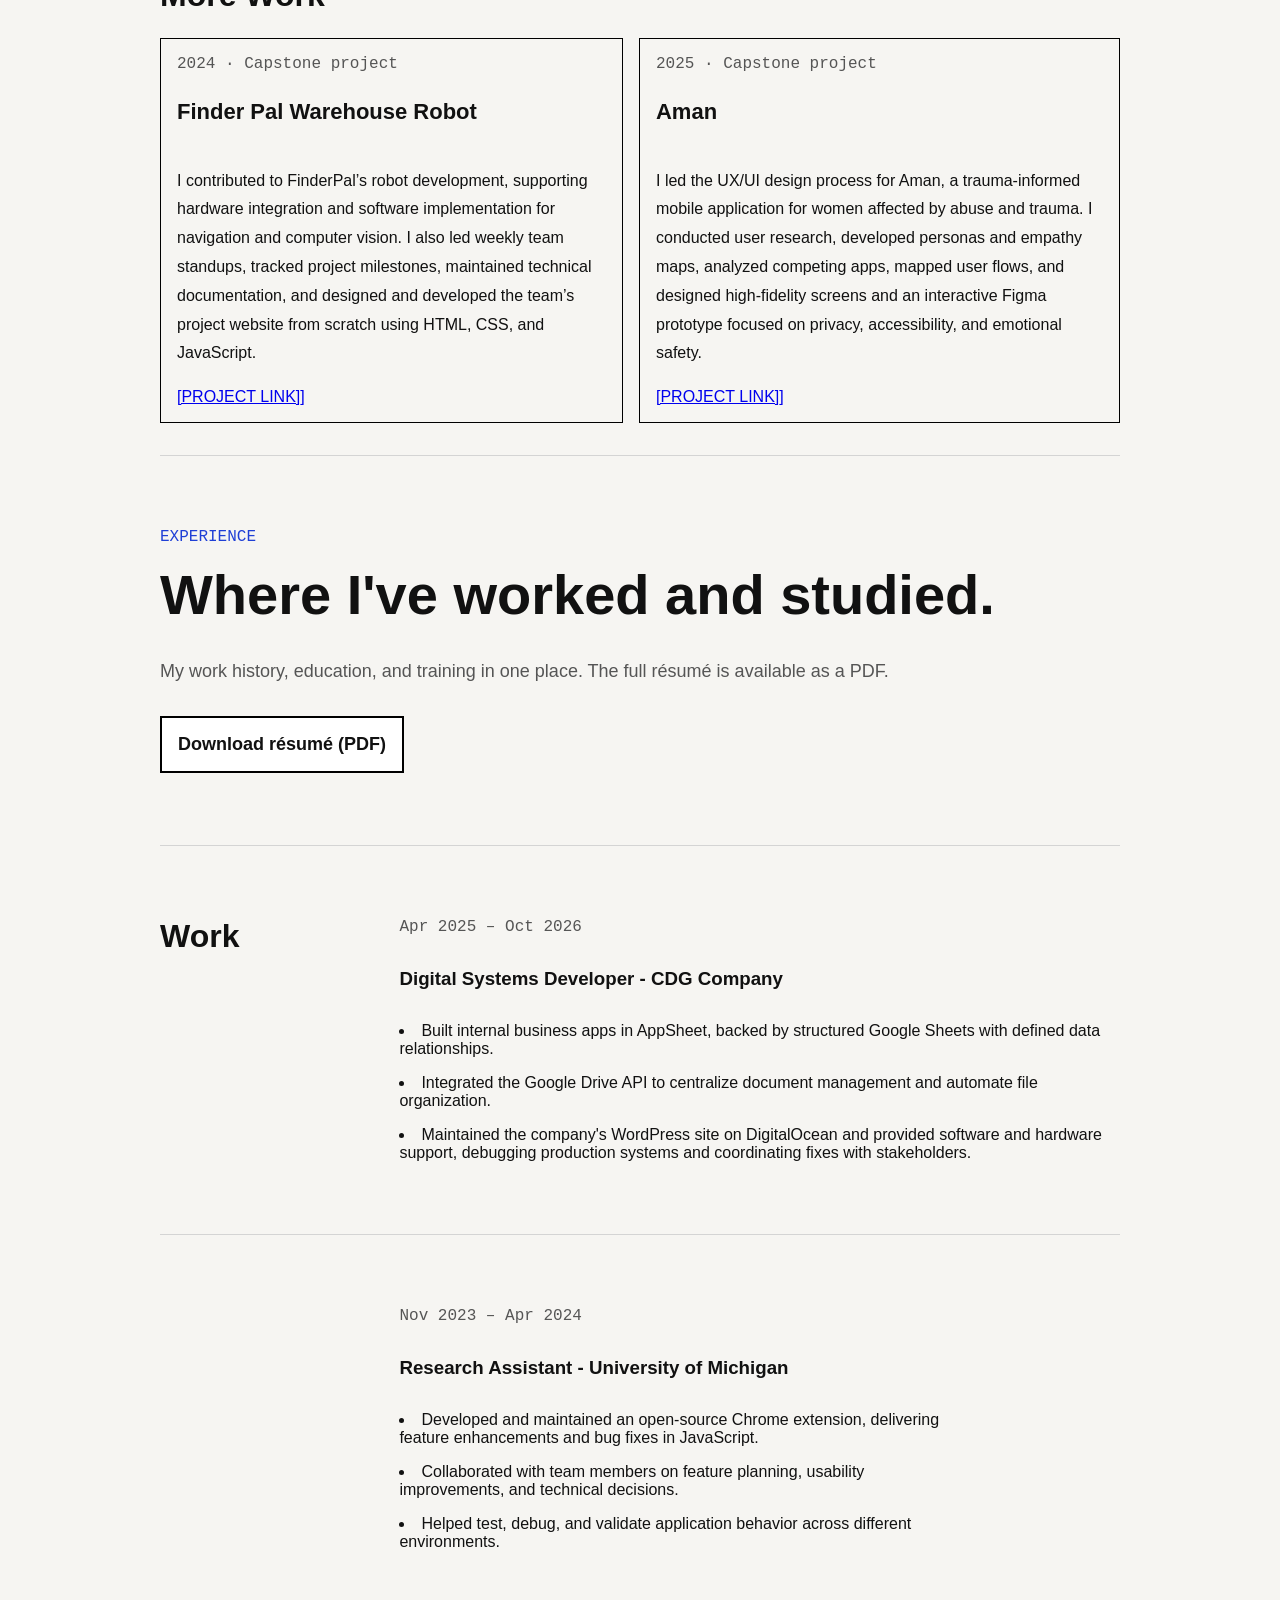
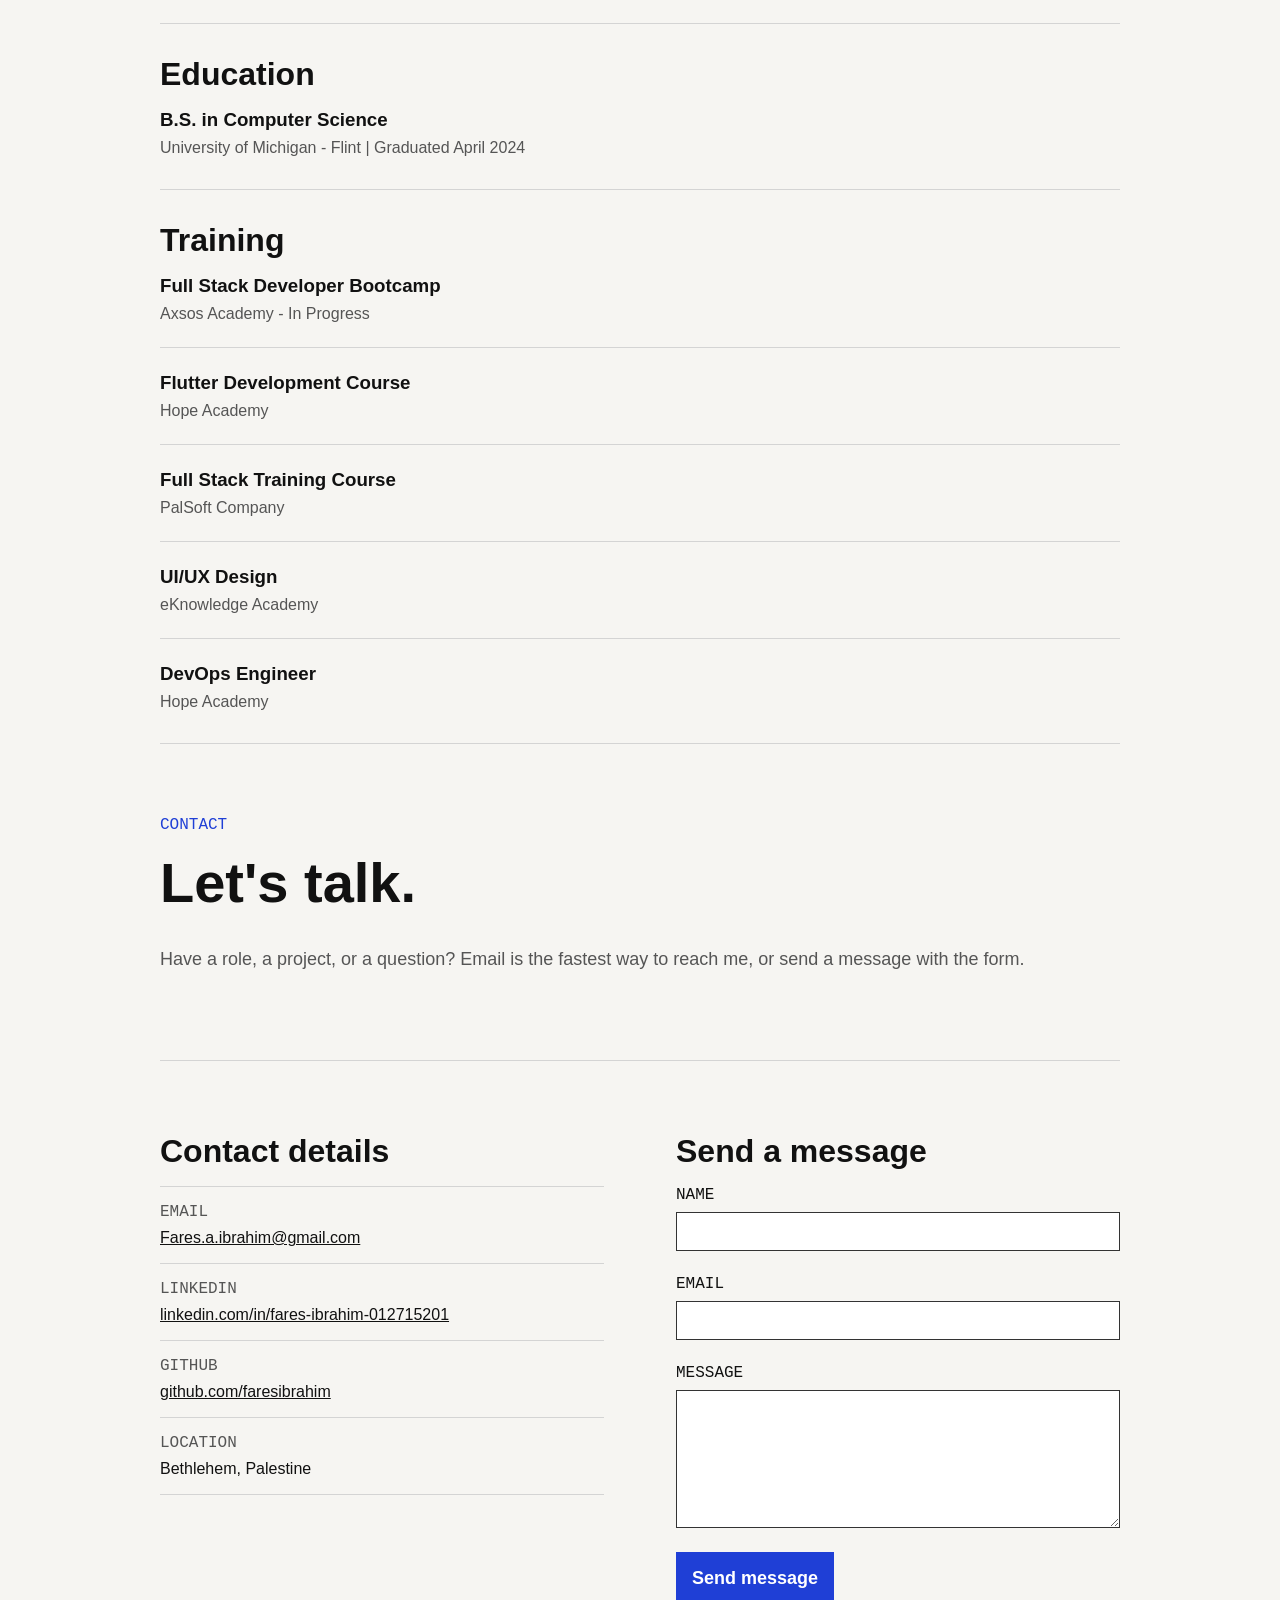
==== commit c3e25a6a: "added data to training section" ====
--- a/index.html
+++ b/index.html
@@ -376,18 +376,31 @@
       <hr />
       <div class="training-description">
         <h3 style="margin: 0">
-          <strong>Full Stack Developer Bootcamp</strong>
-        </h3>
-        <label id="organization">Axsos Academy - In Progress</label>
+          <strong>Flutter Development Course</strong>
+        </h3>
+        <label id="organization">Hope Academy</label>
       </div>
       <hr />
       <div class="training-description">
         <h3 style="margin: 0">
-          <strong>Full Stack Developer Bootcamp</strong>
-        </h3>
-        <label id="organization">Axsos Academy - In Progress</label>
+          <strong>Full Stack Training Course</strong>
+        </h3>
+        <label id="organization">PalSoft Company</label>
       </div>
       <hr />
+      <div class="training-description">
+        <h3 style="margin: 0">
+          <strong>UI/UX Design</strong>
+        </h3>
+        <label id="organization">eKnowledge Academy</label>
+      </div>
+      <hr />
+        <div class="training-description">
+        <h3 style="margin: 0">
+          <strong>DevOps Engineer</strong>
+        </h3>
+        <label id="organization">Hope Academy</label>
+      </div>
     </div>
 
     <hr />
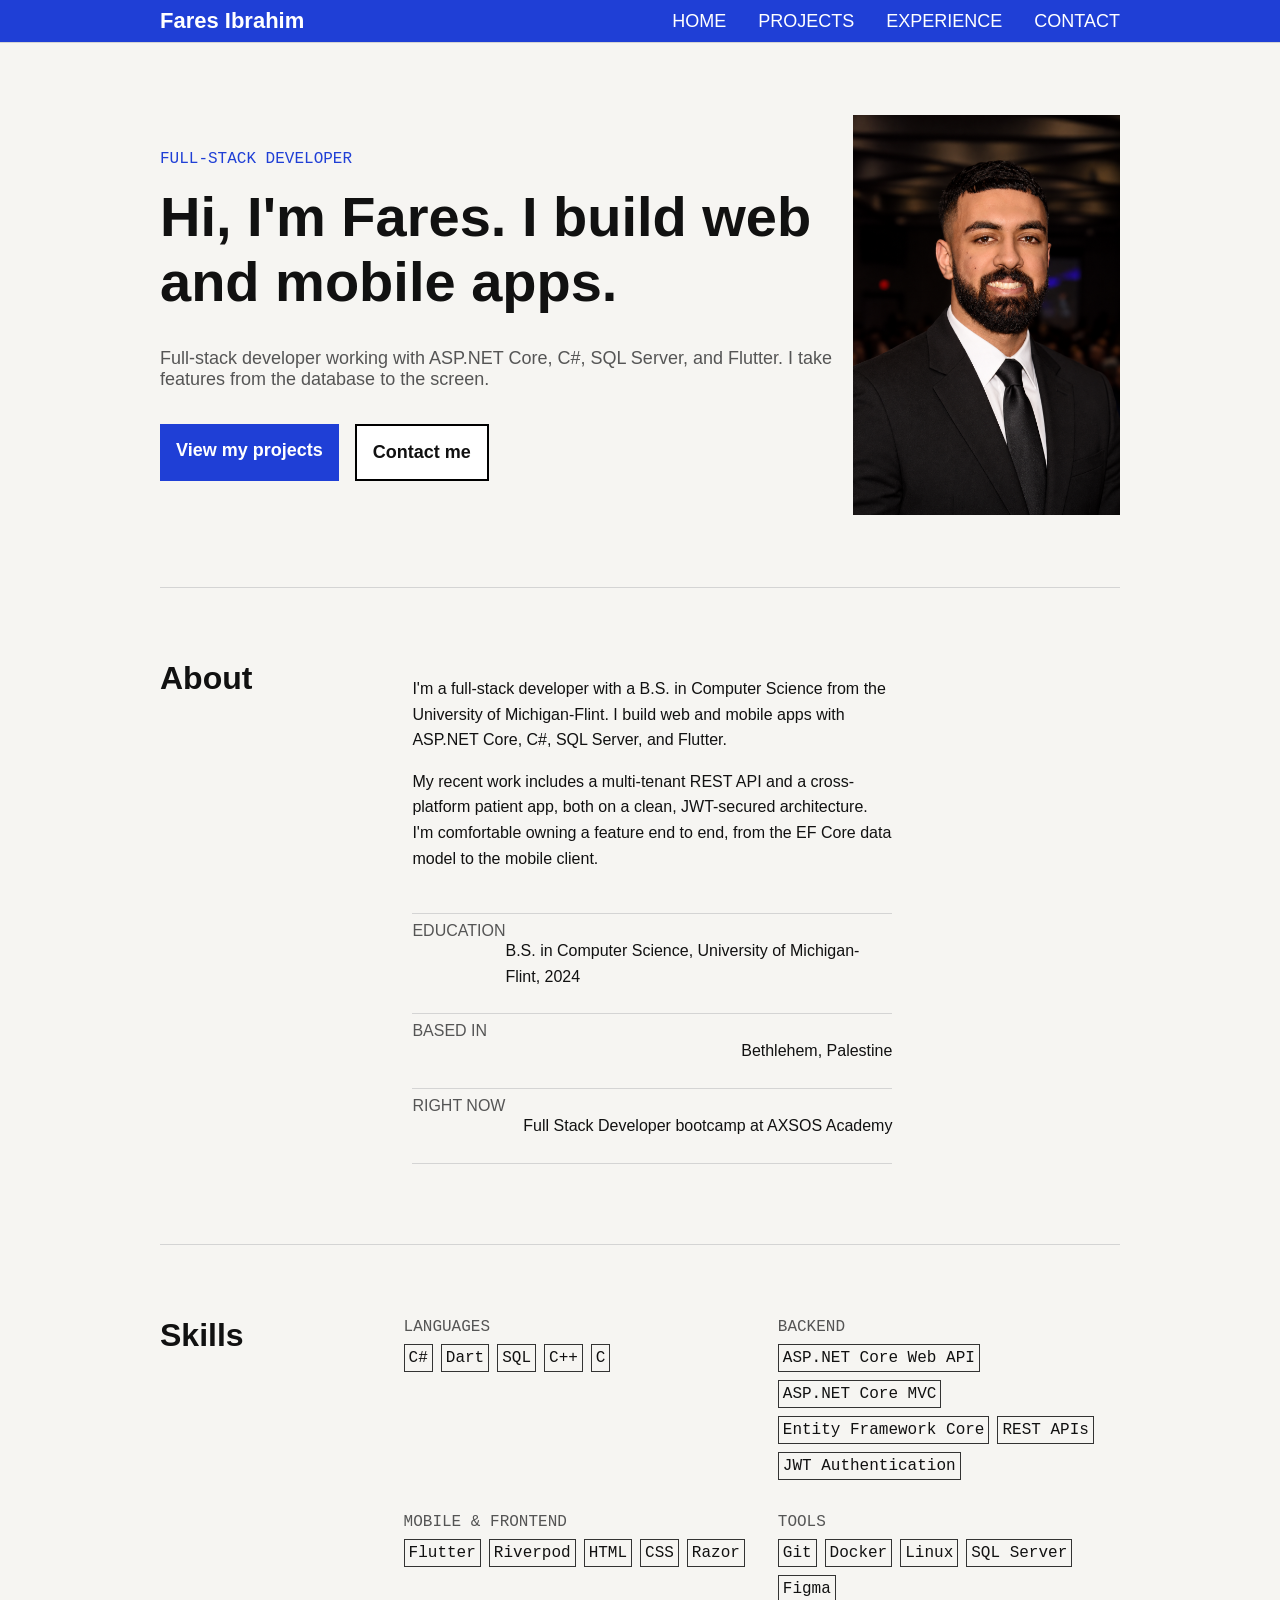
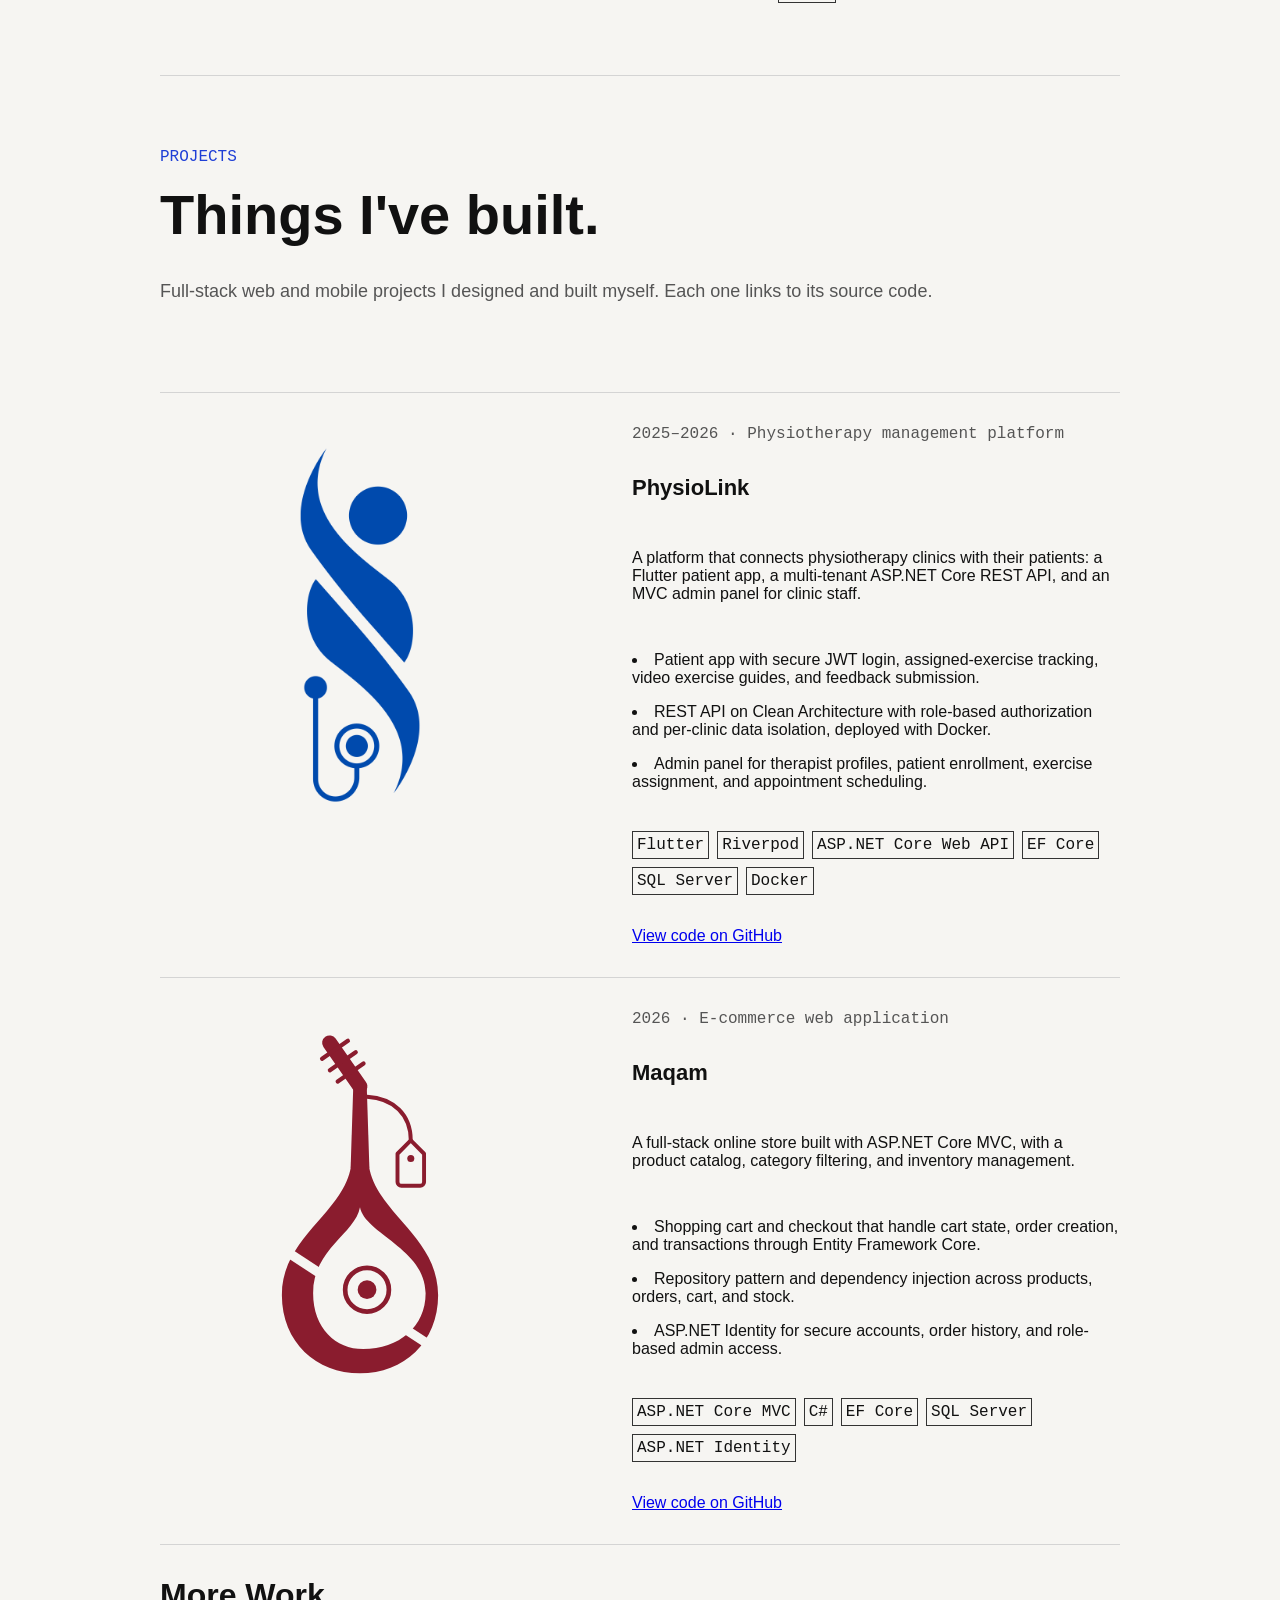
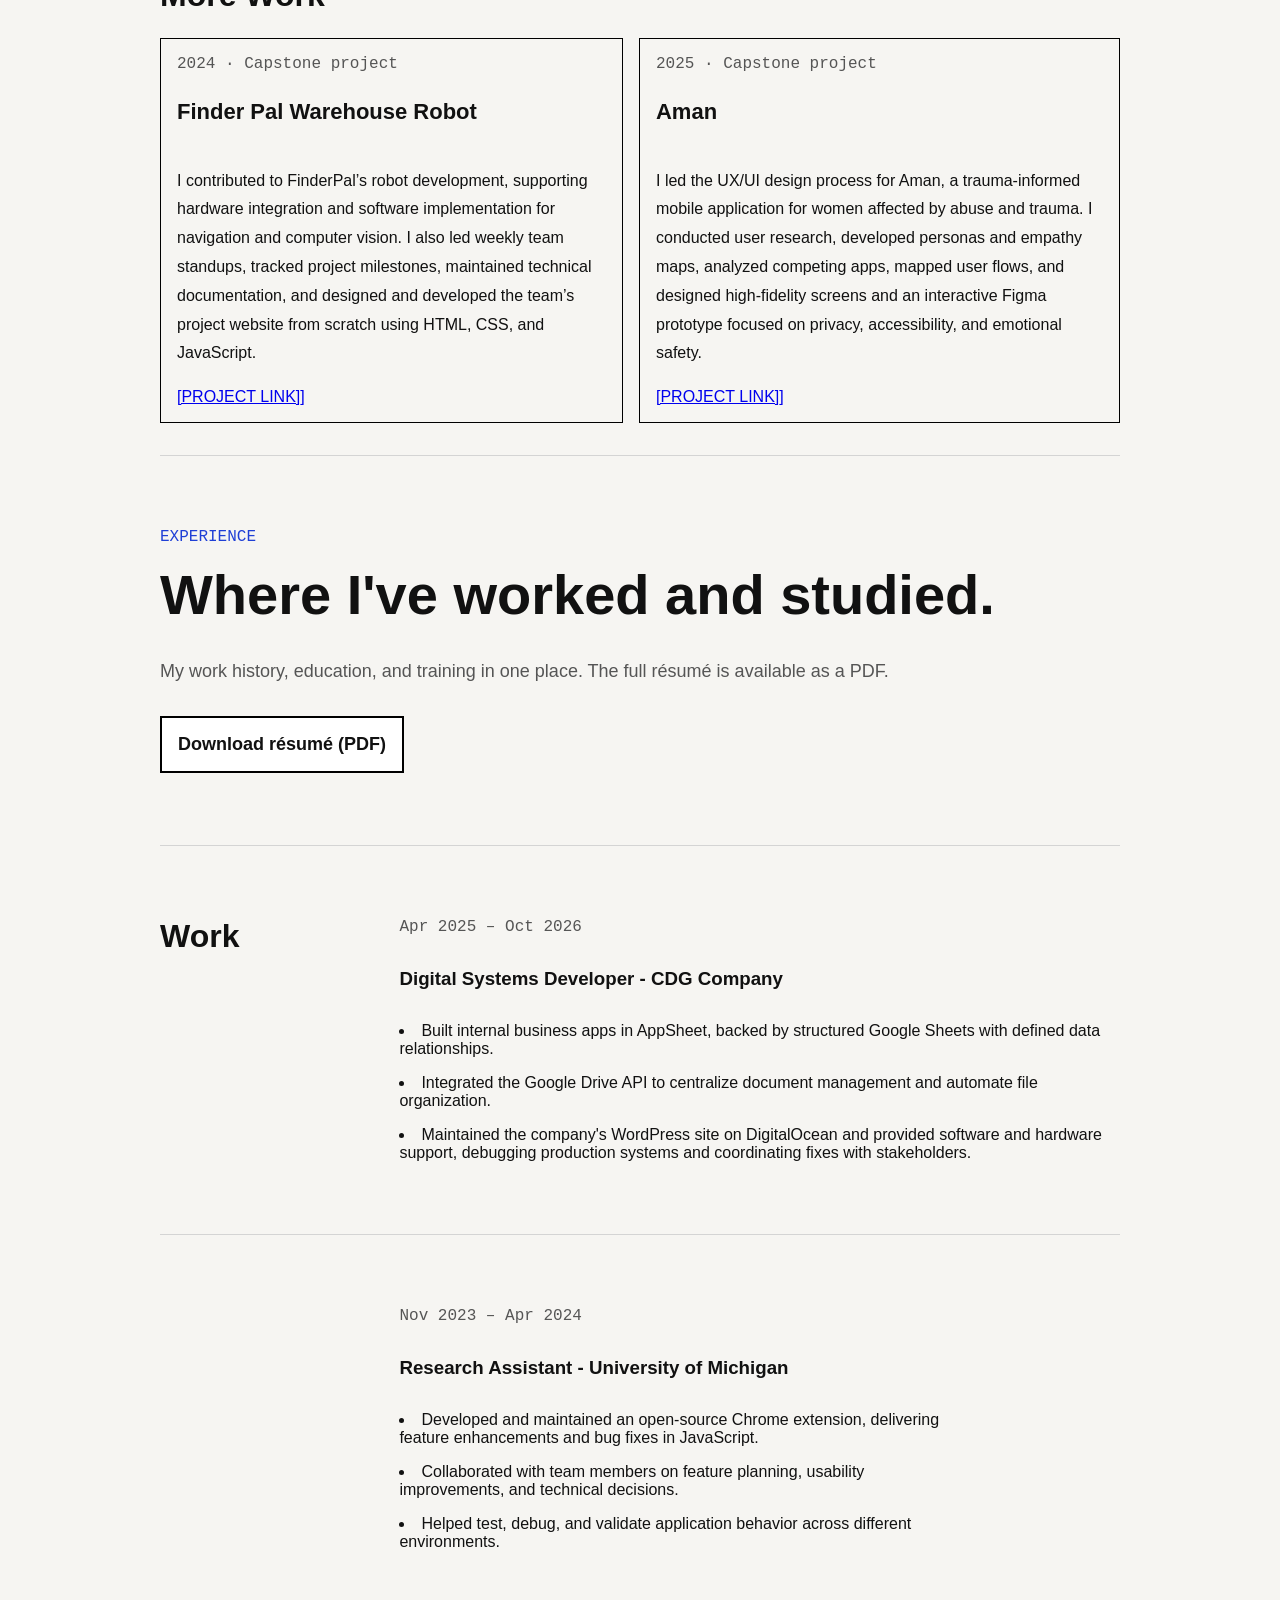
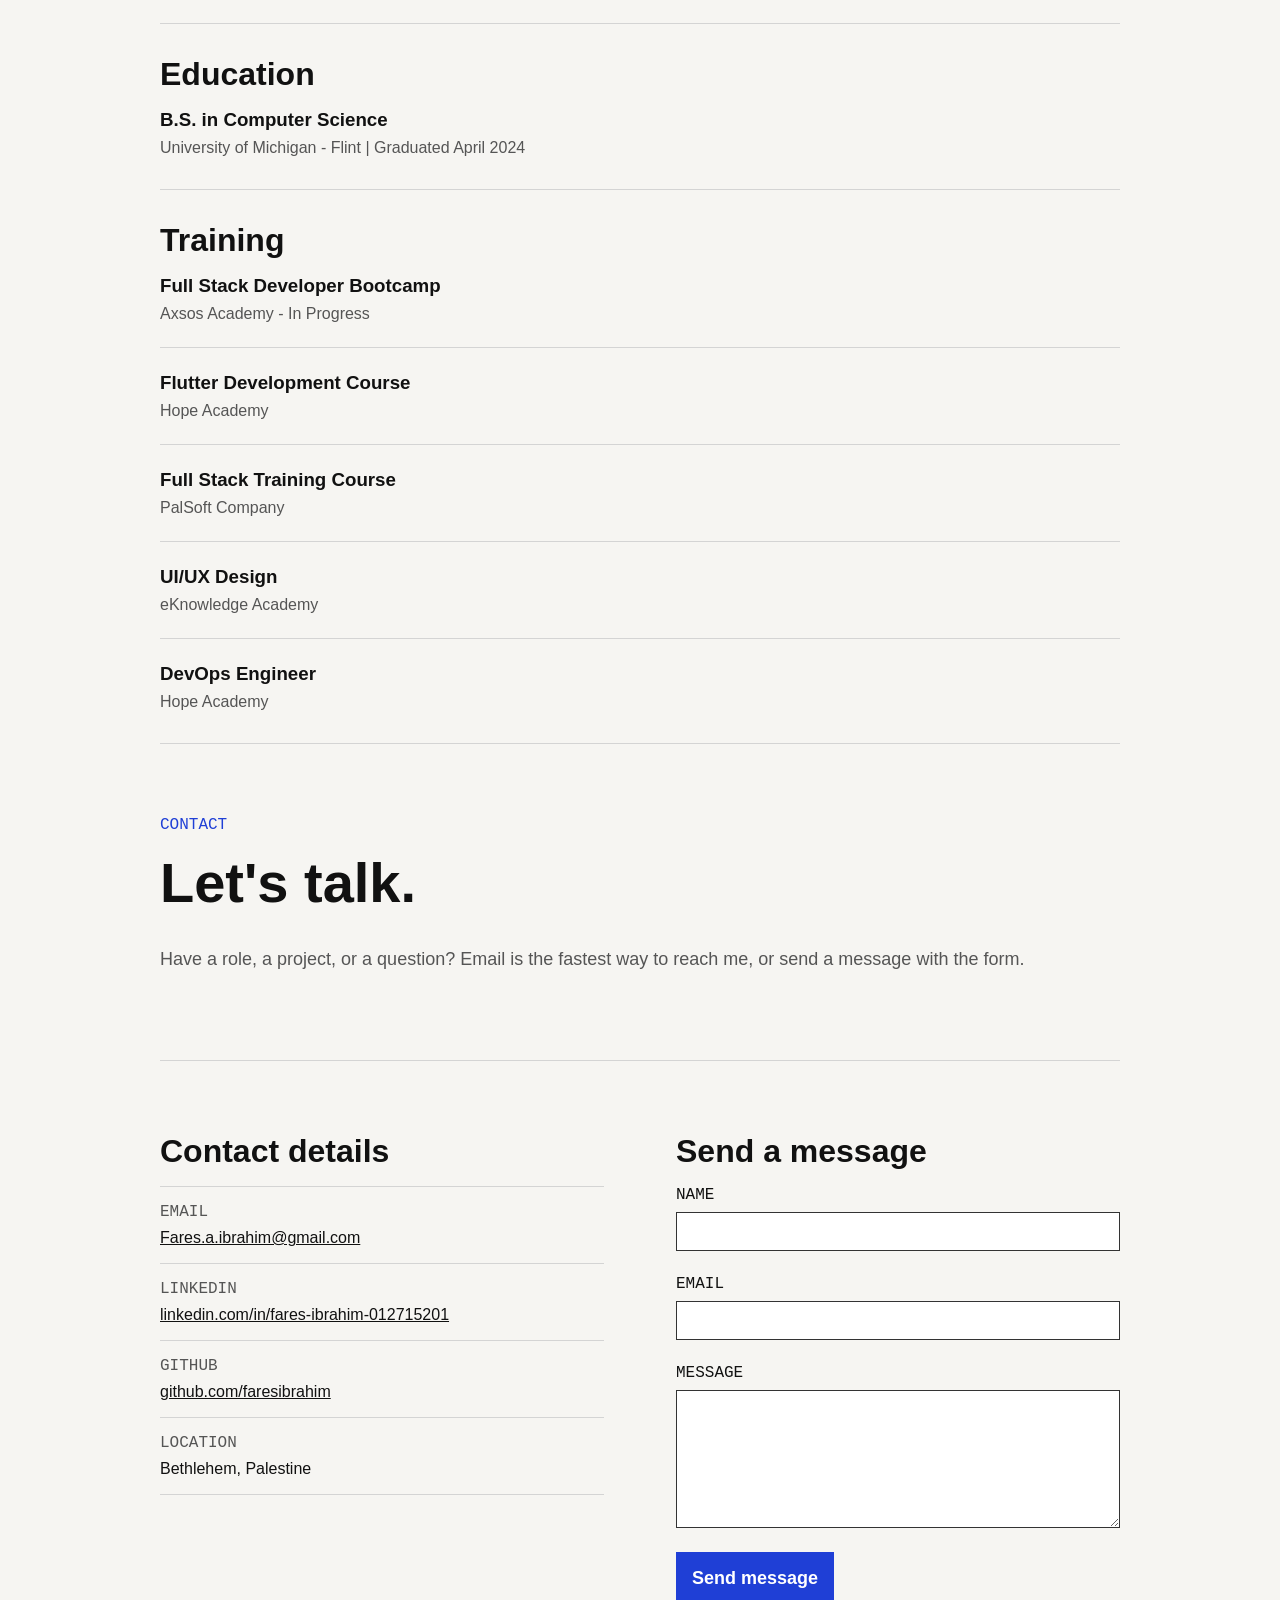
==== commit b8c8cf60: "Add new color" ====
--- a/index.html
+++ b/index.html
@@ -14,11 +14,7 @@
       <div class="nav-bar">
         <a
           href="#"
-          style="
-            font-size: var(--text-xl);
-            color: var(--ink);
-            text-decoration: none;
-          "
+          id = "title-fares"
           ><strong>Fares Ibrahim</strong></a
         >
         <nav>
@@ -251,7 +247,7 @@
             maintained technical documentation, and designed and developed the
             team’s project website from scratch using HTML, CSS, and JavaScript.
           </p>
-          <a href="#">[PROJECT LINK]]</a>
+          <a href="https://github.com/eritsen/FinderPal">[PROJECT LINK]]</a>
         </div>
 
         <div class="more-work-project-card">
--- a/css/base.css
+++ b/css/base.css
@@ -22,7 +22,7 @@
   align-items: center;
   padding-right: 160px;
   padding-left: 160px;
-  background-color: var(--surface);
+  background-color: var(--accent);
   border-bottom: 1px solid var(--line);
 }
 
@@ -36,9 +36,14 @@
   margin: 0;
 }
 
+#title-fares {
+  font-size: var(--text-xl);
+  color: var(--white);
+  text-decoration: none;
+}
 .nav-items a {
   text-decoration: none;
-  color: var(--ink);
+  color: var(--white);
 }
 
 /* Home Page */
